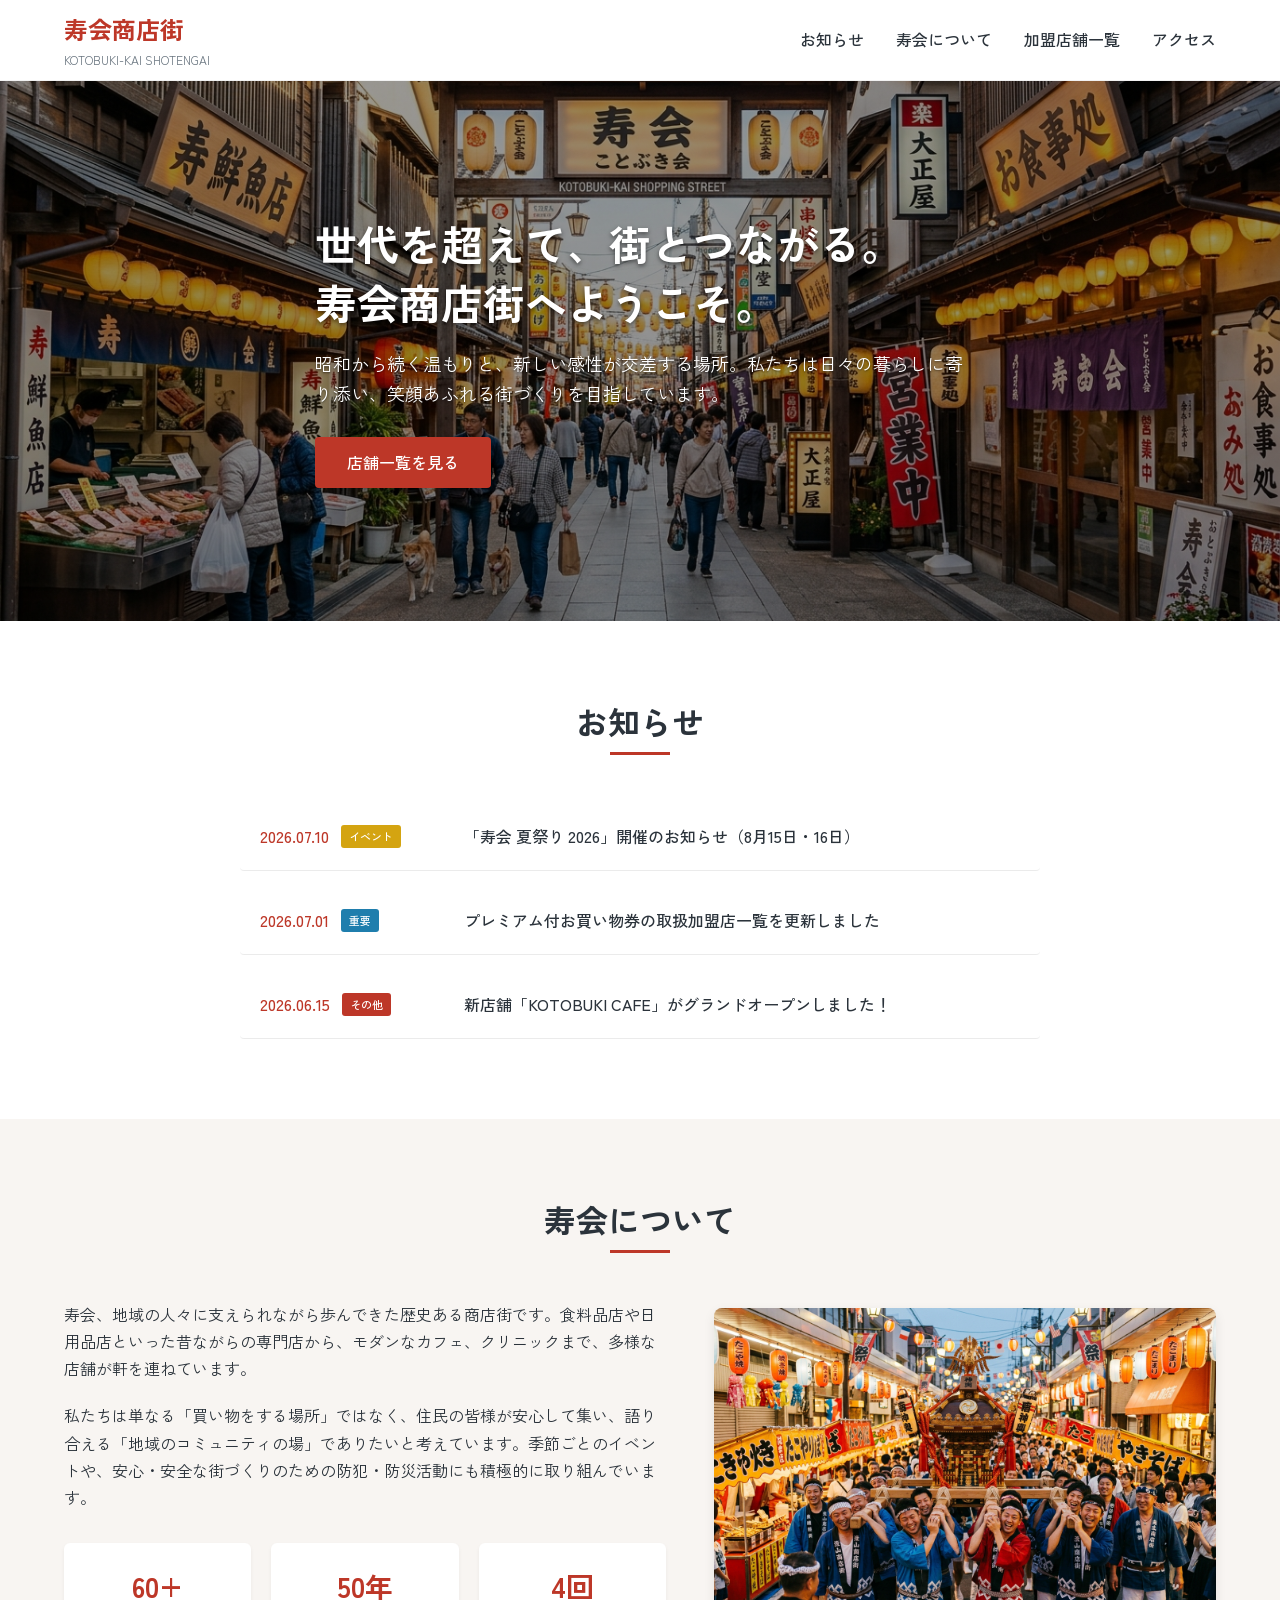
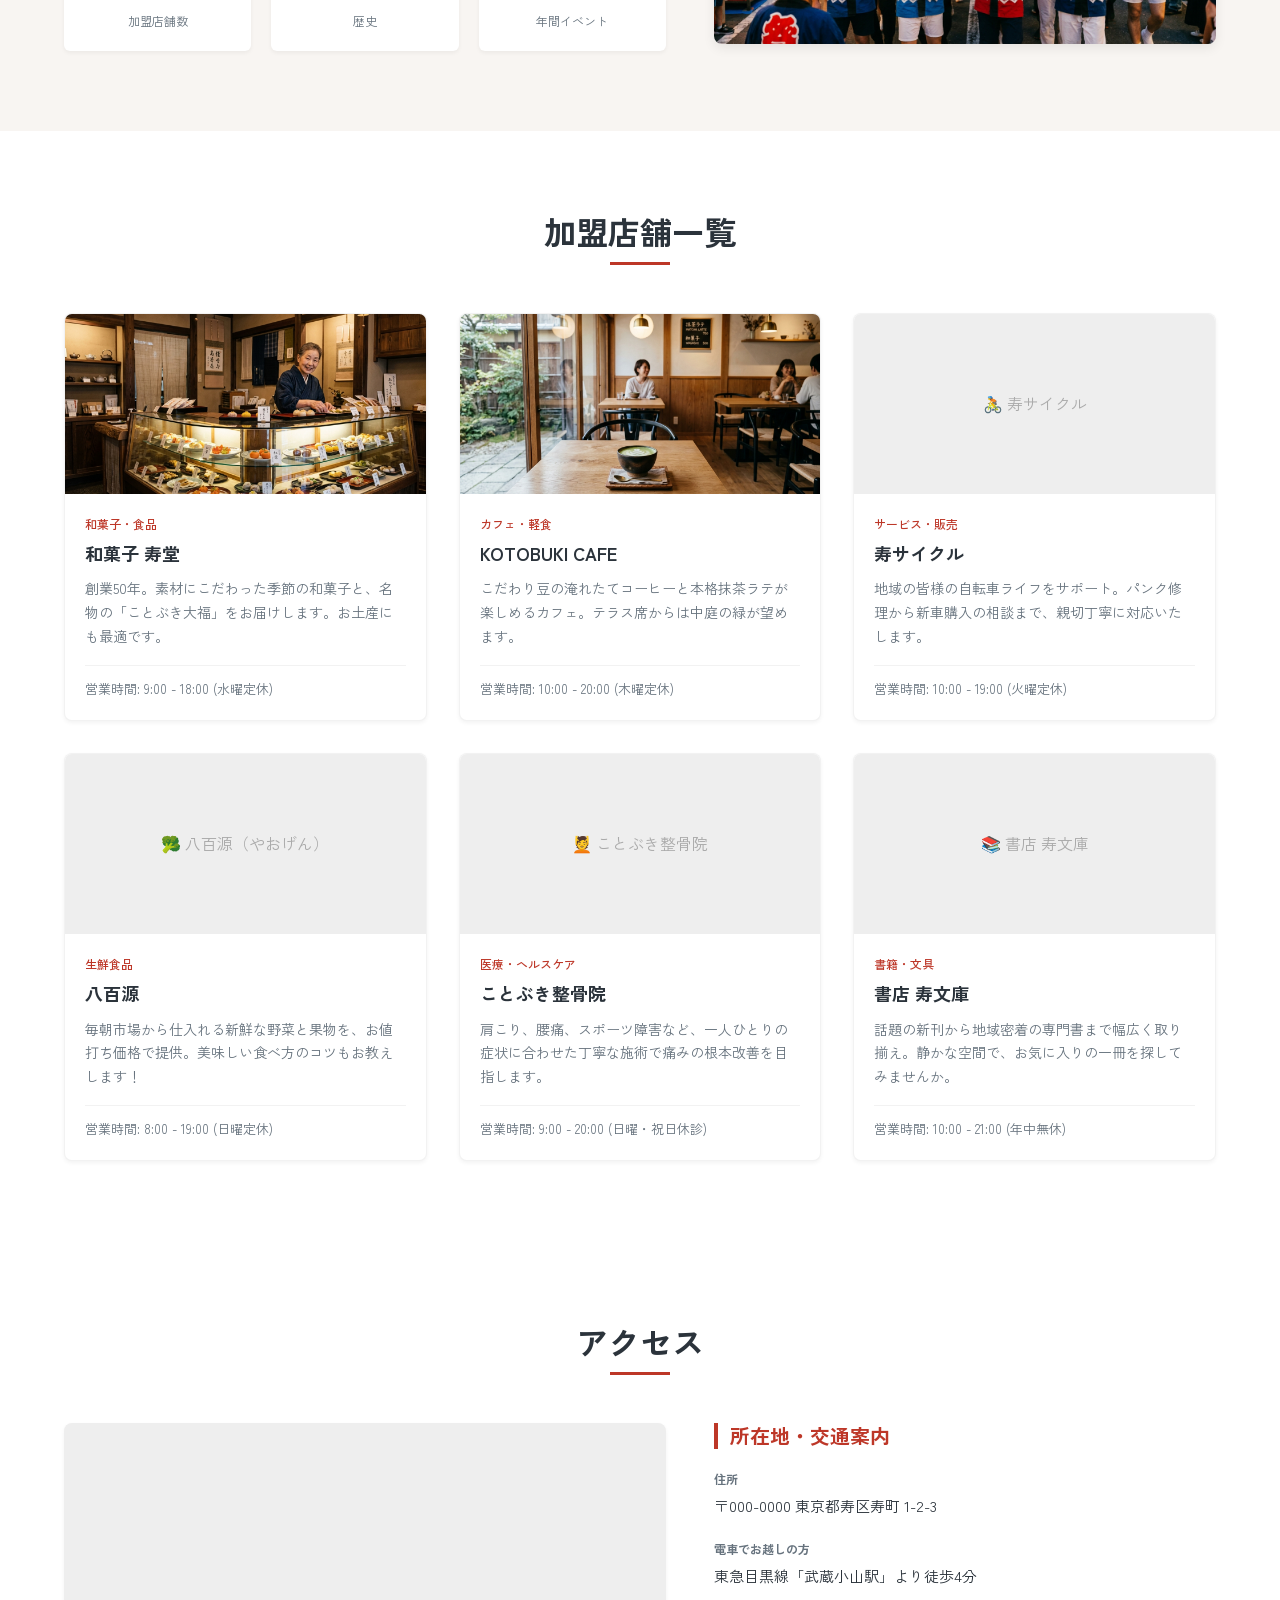
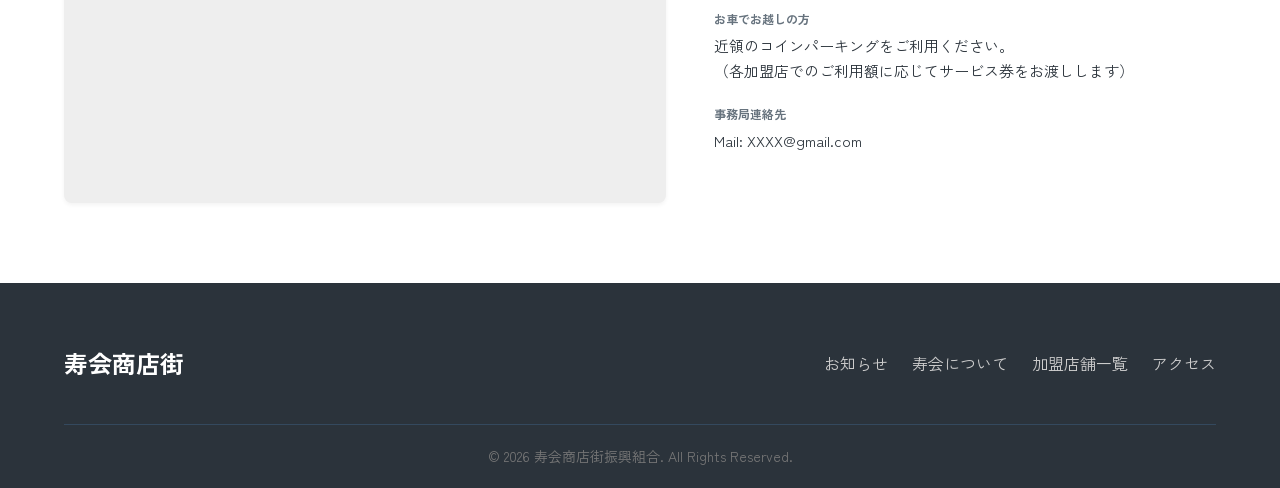
==== index.html @ aa2556e3 "gemini で雛形作成" ====
<!DOCTYPE html>
<html lang="ja">
<head>
  <meta charset="UTF-8">
  <meta name="viewport" content="width=device-width, initial-scale=1.0">
  <title>寿会 | 世代を超えて、街とつながる。</title>
  <meta name="description" content="寿会商店街の公式紹介サイトです。最新のイベント情報、加盟店舗一覧、アクセス情報などを掲載しています。皆様のお越しを心よりお待ちしております。">
  <link rel="stylesheet" href="style.css">
</head>
<body>

  <!-- Header -->
  <header id="header">
    <div class="container header-container">
      <div class="logo">
        <a href="#header">
          <div>
            寿会商店街
            <span class="logo-sub">KOTOBUKI-KAI SHOTENGAI</span>
          </div>
        </a>
      </div>
      
      <button class="menu-btn" id="menu-btn" aria-label="メニューを開く" aria-expanded="false">
        &#9776;
      </button>

      <nav>
        <ul class="nav-links" id="nav-links">
          <li><a href="#news">お知らせ</a></li>
          <li><a href="#about">寿会について</a></li>
          <li><a href="#shops">加盟店舗一覧</a></li>
          <li><a href="#access">アクセス</a></li>
        </ul>
      </nav>
    </div>
  </header>

  <main>
    <!-- Hero Section -->
    <section class="hero" id="hero">
      <div class="container">
        <div class="hero-content">
          <h2>世代を超えて、街とつながる。<br>寿会商店街へようこそ。</h2>
          <p>昭和から続く温もりと、新しい感性が交差する場所。私たちは日々の暮らしに寄り添い、笑顔あふれる街づくりを目指しています。</p>
          <a href="#shops" class="btn">店舗一覧を見る</a>
        </div>
      </div>
    </section>

    <!-- News Section -->
    <section id="news">
      <div class="container">
        <div class="section-title">
          <h2>お知らせ</h2>
        </div>
        <div class="news-list">
          <a href="#" class="news-item">
            <div class="news-meta">
              <span class="news-date">2026.07.10</span>
              <span class="news-category event">イベント</span>
            </div>
            <div class="news-title">「寿会 夏祭り 2026」開催のお知らせ（8月15日・16日）</div>
          </a>
          <a href="#" class="news-item">
            <div class="news-meta">
              <span class="news-date">2026.07.01</span>
              <span class="news-category info">重要</span>
            </div>
            <div class="news-title">プレミアム付お買い物券の取扱加盟店一覧を更新しました</div>
          </a>
          <a href="#" class="news-item">
            <div class="news-meta">
              <span class="news-date">2026.06.15</span>
              <span class="news-category">その他</span>
            </div>
            <div class="news-title">新店舗「KOTOBUKI CAFE」がグランドオープンしました！</div>
          </a>
        </div>
      </div>
    </section>

    <!-- About Section -->
    <section id="about" class="about">
      <div class="container">
        <div class="section-title">
          <h2>寿会について</h2>
        </div>
        <div class="about-content">
          <div class="about-text">
            <p>寿会、地域の人々に支えられながら歩んできた歴史ある商店街です。食料品店や日用品店といった昔ながらの専門店から、モダンなカフェ、クリニックまで、多様な店舗が軒を連ねています。</p>
            <p>私たちは単なる「買い物をする場所」ではなく、住民の皆様が安心して集い、語り合える「地域のコミュニティの場」でありたいと考えています。季節ごとのイベントや、安心・安全な街づくりのための防犯・防災活動にも積極的に取り組んでいます。</p>
            
            <div class="about-stats">
              <div class="stat-item">
                <div class="stat-number">60+</div>
                <div class="stat-label">加盟店舗数</div>
              </div>
              <div class="stat-item">
                <div class="stat-number">50年</div>
                <div class="stat-label">歴史</div>
              </div>
              <div class="stat-item">
                <div class="stat-number">4回</div>
                <div class="stat-label">年間イベント</div>
              </div>
            </div>
          </div>
          <div class="about-image">
            <img src="assets/images/about_history.jpg" alt="寿会夏祭りの様子">
          </div>
        </div>
      </div>
    </section>

    <!-- Shops Section -->
    <section id="shops">
      <div class="container">
        <div class="section-title">
          <h2>加盟店舗一覧</h2>
        </div>
        
        <div class="shop-grid">
          <!-- Shop 1 (With generated image) -->
          <div class="shop-card">
            <div class="shop-img">
              <img src="assets/images/shop_wagashi.jpg" alt="和菓子 寿堂">
            </div>
            <div class="shop-info">
              <span class="shop-category">和菓子・食品</span>
              <h3 class="shop-name">和菓子 寿堂</h3>
              <p class="shop-desc">創業50年。素材にこだわった季節の和菓子と、名物の「ことぶき大福」をお届けします。お土産にも最適です。</p>
              <div class="shop-details">
                営業時間: 9:00 - 18:00 (水曜定休)
              </div>
            </div>
          </div>

          <!-- Shop 2 (With generated image) -->
          <div class="shop-card">
            <div class="shop-img">
              <img src="assets/images/shop_cafe.jpg" alt="KOTOBUKI CAFE">
            </div>
            <div class="shop-info">
              <span class="shop-category">カフェ・軽食</span>
              <h3 class="shop-name">KOTOBUKI CAFE</h3>
              <p class="shop-desc">こだわり豆の淹れたてコーヒーと本格抹茶ラテが楽しめるカフェ。テラス席からは中庭の緑が望めます。</p>
              <div class="shop-details">
                営業時間: 10:00 - 20:00 (木曜定休)
              </div>
            </div>
          </div>

          <!-- Shop 3 -->
          <div class="shop-card">
            <div class="shop-img">
              <span class="shop-img-placeholder">🚴 寿サイクル</span>
            </div>
            <div class="shop-info">
              <span class="shop-category">サービス・販売</span>
              <h3 class="shop-name">寿サイクル</h3>
              <p class="shop-desc">地域の皆様の自転車ライフをサポート。パンク修理から新車購入の相談まで、親切丁寧に対応いたします。</p>
              <div class="shop-details">
                営業時間: 10:00 - 19:00 (火曜定休)
              </div>
            </div>
          </div>

          <!-- Shop 4 -->
          <div class="shop-card">
            <div class="shop-img">
              <span class="shop-img-placeholder">🥦 八百源（やおげん）</span>
            </div>
            <div class="shop-info">
              <span class="shop-category">生鮮食品</span>
              <h3 class="shop-name">八百源</h3>
              <p class="shop-desc">毎朝市場から仕入れる新鮮な野菜と果物を、お値打ち価格で提供。美味しい食べ方のコツもお教えします！</p>
              <div class="shop-details">
                営業時間: 8:00 - 19:00 (日曜定休)
              </div>
            </div>
          </div>

          <!-- Shop 5 -->
          <div class="shop-card">
            <div class="shop-img">
              <span class="shop-img-placeholder">💆 ことぶき整骨院</span>
            </div>
            <div class="shop-info">
              <span class="shop-category">医療・ヘルスケア</span>
              <h3 class="shop-name">ことぶき整骨院</h3>
              <p class="shop-desc">肩こり、腰痛、スポーツ障害など、一人ひとりの症状に合わせた丁寧な施術で痛みの根本改善を目指します。</p>
              <div class="shop-details">
                営業時間: 9:00 - 20:00 (日曜・祝日休診)
              </div>
            </div>
          </div>

          <!-- Shop 6 -->
          <div class="shop-card">
            <div class="shop-img">
              <span class="shop-img-placeholder">📚 書店 寿文庫</span>
            </div>
            <div class="shop-info">
              <span class="shop-category">書籍・文具</span>
              <h3 class="shop-name">書店 寿文庫</h3>
              <p class="shop-desc">話題の新刊から地域密着の専門書まで幅広く取り揃え。静かな空間で、お気に入りの一冊を探してみませんか。</p>
              <div class="shop-details">
                営業時間: 10:00 - 21:00 (年中無休)
              </div>
            </div>
          </div>
        </div>
      </div>
    </section>

    <!-- Access Section -->
    <section id="access">
      <div class="container">
        <div class="section-title">
          <h2>アクセス</h2>
        </div>
        <div class="access-content">
          <div class="map-container">
            <iframe src="https://www.google.com/maps/embed?pb=!1m14!1m12!1m3!1d451.15548856500925!2d139.70293400873757!3d35.622083081136985!2m3!1f0!2f0!3f0!3m2!1i1024!2i768!4f13.1!5e0!3m2!1sja!2sjp!4v1783677032292!5m2!1sja!2sjp" width="100%" height="100%" style="border:0;" allowfullscreen="" loading="lazy" referrerpolicy="strict-origin-when-cross-origin"></iframe>
          </div>
          <div class="access-info">
            <h3>所在地・交通案内</h3>
            <ul class="access-details">
              <li>
                <span class="label">住所</span>
                <span class="value">〒000-0000 東京都寿区寿町 1-2-3</span>
              </li>
              <li>
                <span class="label">電車でお越しの方</span>
                <span class="value">東急目黒線「武蔵小山駅」より徒歩4分</span>
              </li>
              <li>
                <span class="label">お車でお越しの方</span>
                <span class="value">近領のコインパーキングをご利用ください。<br>（各加盟店でのご利用額に応じてサービス券をお渡しします）</span>
              </li>
              <li>
                <span class="label">事務局連絡先</span>
                <span class="value">Mail: XXXX@gmail.com</span>
              </li>
            </ul>
          </div>
        </div>
      </div>
    </section>
  </main>

  <!-- Footer -->
  <footer>
    <div class="container">
      <div class="footer-content">
        <div class="footer-logo">寿会商店街</div>
        <nav>
          <ul class="footer-nav">
            <li><a href="#news">お知らせ</a></li>
            <li><a href="#about">寿会について</a></li>
            <li><a href="#shops">加盟店舗一覧</a></li>
            <li><a href="#access">アクセス</a></li>
          </ul>
        </nav>
      </div>
      <div class="footer-copy">
        &copy; 2026 寿会商店街振興組合. All Rights Reserved.
      </div>
    </div>
  </footer>

  <script>
    // Mobile Menu Toggle
    const menuBtn = document.getElementById('menu-btn');
    const navLinks = document.getElementById('nav-links');

    menuBtn.addEventListener('click', () => {
      const active = navLinks.classList.toggle('active');
      menuBtn.setAttribute('aria-expanded', active);
      menuBtn.innerHTML = active ? '&times;' : '&#9776;';
    });

    // Close mobile menu when links are clicked
    navLinks.querySelectorAll('a').forEach(link => {
      link.addEventListener('click', () => {
        navLinks.classList.remove('active');
        menuBtn.setAttribute('aria-expanded', 'false');
        menuBtn.innerHTML = '&#9776;';
      });
    });
  </script>
</body>
</html>
---- style.css ----
/* style.css */

/* Google Fonts Import */
@import url('https://fonts.googleapis.com/css2?family=Noto+Sans+JP:wght@300;400;500;700&family=Zen+Kaku+Gothic+New:wght@400;500;700&display=swap');

/* CSS Variables */
:root {
  --primary-color: hsl(6, 65%, 45%); /* 温かみのある朱色 */
  --primary-color-hover: hsl(6, 65%, 35%);
  --secondary-color: hsl(35, 30%, 96%); /* 薄い生成り色 */
  --text-color: hsl(210, 15%, 20%); /* チャコールグレー */
  --text-light: hsl(210, 10%, 45%);
  --bg-color: hsl(0, 0%, 100%);
  --accent-color: hsl(45, 85%, 50%); /* 差し色のゴールド・黄 */
  
  --shadow-sm: 0 2px 4px rgba(0,0,0,0.05);
  --shadow-md: 0 4px 12px rgba(0,0,0,0.08);
  --shadow-lg: 0 10px 25px rgba(0,0,0,0.12);
  
  --transition-fast: 0.2s ease;
  --transition-normal: 0.3s ease;
  
  --max-width: 1200px;
}

/* Reset */
*, *::before, *::after {
  box-sizing: border-box;
  margin: 0;
  padding: 0;
}

html {
  scroll-behavior: smooth;
}

body {
  font-family: 'Zen Kaku Gothic New', 'Noto Sans JP', sans-serif;
  color: var(--text-color);
  background-color: var(--bg-color);
  line-height: 1.7;
}

/* Layout */
.container {
  max-width: var(--max-width);
  margin: 0 auto;
  padding: 0 24px;
}

/* Typography */
h1, h2, h3, h4 {
  font-weight: 700;
  line-height: 1.3;
}

/* Header */
header {
  position: sticky;
  top: 0;
  z-index: 100;
  background-color: rgba(255, 255, 255, 0.95);
  backdrop-filter: blur(8px);
  border-bottom: 1px solid rgba(0, 0, 0, 0.05);
  transition: background-color var(--transition-fast);
}

.header-container {
  display: flex;
  justify-content: space-between;
  align-items: center;
  height: 80px;
}

.logo a {
  font-size: 24px;
  font-weight: 700;
  color: var(--primary-color);
  text-decoration: none;
  display: flex;
  align-items: center;
  gap: 8px;
}

.logo-sub {
  font-size: 12px;
  color: var(--text-light);
  font-weight: 400;
  display: block;
}

.nav-links {
  display: flex;
  gap: 32px;
  list-style: none;
}

.nav-links a {
  text-decoration: none;
  color: var(--text-color);
  font-weight: 500;
  position: relative;
  padding: 8px 0;
  transition: color var(--transition-fast);
}

.nav-links a::after {
  content: '';
  position: absolute;
  bottom: 0;
  left: 0;
  width: 0;
  height: 2px;
  background-color: var(--primary-color);
  transition: width var(--transition-fast);
}

.nav-links a:hover {
  color: var(--primary-color);
}

.nav-links a:hover::after {
  width: 100%;
}

/* Hero Section */
.hero {
  position: relative;
  height: 60vh;
  min-height: 450px;
  display: flex;
  align-items: center;
  background-image: linear-gradient(rgba(0, 0, 0, 0.4), rgba(0, 0, 0, 0.45)), url('assets/images/hero.jpg');
  background-size: cover;
  background-position: center;
  color: #fff;
}

.hero-content {
  max-width: 650px;
  animation: fadeInUp 1s ease;
}

.hero h2 {
  font-size: 42px;
  margin-bottom: 16px;
  text-shadow: 0 2px 4px rgba(0,0,0,0.5);
  line-height: 1.4;
}

.hero p {
  font-size: 18px;
  margin-bottom: 28px;
  text-shadow: 0 1px 2px rgba(0,0,0,0.5);
}

.btn {
  display: inline-block;
  background-color: var(--primary-color);
  color: #fff;
  padding: 12px 32px;
  text-decoration: none;
  border-radius: 4px;
  font-weight: 500;
  transition: background-color var(--transition-fast), transform var(--transition-fast), box-shadow var(--transition-fast);
  box-shadow: 0 4px 6px rgba(0,0,0,0.15);
}

.btn:hover {
  background-color: var(--primary-color-hover);
  transform: translateY(-2px);
  box-shadow: 0 6px 12px rgba(0,0,0,0.2);
}

/* Section Common */
section {
  padding: 80px 0;
}

.section-title {
  text-align: center;
  margin-bottom: 48px;
  position: relative;
}

.section-title h2 {
  font-size: 32px;
  color: var(--text-color);
  display: inline-block;
  padding-bottom: 12px;
}

.section-title h2::after {
  content: '';
  position: absolute;
  bottom: 0;
  left: 50%;
  transform: translateX(-50%);
  width: 60px;
  height: 3px;
  background-color: var(--primary-color);
}

/* News Section */
.news-list {
  display: flex;
  flex-direction: column;
  gap: 16px;
  max-width: 800px;
  margin: 0 auto;
}

.news-item {
  display: flex;
  gap: 24px;
  padding: 20px;
  border-bottom: 1px solid rgba(0, 0, 0, 0.08);
  transition: background-color var(--transition-fast);
  text-decoration: none;
  color: inherit;
  border-radius: 4px;
}

.news-item:hover {
  background-color: var(--secondary-color);
}

.news-meta {
  display: flex;
  gap: 12px;
  align-items: center;
  min-width: 180px;
}

.news-date {
  font-weight: 500;
  color: var(--primary-color);
}

.news-category {
  background-color: var(--primary-color);
  color: #fff;
  padding: 2px 8px;
  font-size: 11px;
  border-radius: 3px;
  font-weight: 500;
}

.news-category.event {
  background-color: hsl(45, 85%, 45%);
}

.news-category.info {
  background-color: hsl(200, 70%, 40%);
}

.news-title {
  flex-grow: 1;
  font-weight: 500;
}

/* About Section */
.about {
  background-color: var(--secondary-color);
}

.about-content {
  display: grid;
  grid-template-columns: 1.2fr 1fr;
  gap: 48px;
  align-items: center;
}

.about-text p {
  margin-bottom: 20px;
  color: var(--text-color);
}

.about-text p:last-child {
  margin-bottom: 0;
}

.about-stats {
  display: grid;
  grid-template-columns: repeat(3, 1fr);
  gap: 20px;
  margin-top: 32px;
}

.stat-item {
  text-align: center;
  background: #fff;
  padding: 20px;
  border-radius: 6px;
  box-shadow: var(--shadow-sm);
}

.stat-number {
  font-size: 28px;
  font-weight: 700;
  color: var(--primary-color);
}

.stat-label {
  font-size: 12px;
  color: var(--text-light);
}

.about-image {
  border-radius: 8px;
  overflow: hidden;
  box-shadow: var(--shadow-md);
}

.about-image img {
  width: 100%;
  height: auto;
  display: block;
}

/* Shops Section */
.shop-grid {
  display: grid;
  grid-template-columns: repeat(auto-fill, minmax(280px, 1fr));
  gap: 32px;
}

.shop-card {
  background: #fff;
  border-radius: 8px;
  overflow: hidden;
  box-shadow: var(--shadow-sm);
  transition: transform var(--transition-normal), box-shadow var(--transition-normal);
  border: 1px solid rgba(0, 0, 0, 0.05);
  display: flex;
  flex-direction: column;
}

.shop-card:hover {
  transform: translateY(-8px);
  box-shadow: var(--shadow-lg);
}

.shop-img {
  height: 180px;
  background-color: #eee;
  display: flex;
  align-items: center;
  justify-content: center;
  color: #aaa;
  position: relative;
  overflow: hidden;
}

.shop-img img {
  width: 100%;
  height: 100%;
  object-fit: cover;
}

.shop-info {
  padding: 20px;
  display: flex;
  flex-direction: column;
  flex-grow: 1;
}

.shop-category {
  font-size: 12px;
  color: var(--primary-color);
  font-weight: 500;
  margin-bottom: 8px;
}

.shop-name {
  font-size: 18px;
  margin-bottom: 12px;
}

.shop-desc {
  font-size: 14px;
  color: var(--text-light);
  flex-grow: 1;
  margin-bottom: 16px;
}

.shop-details {
  border-top: 1px solid rgba(0,0,0,0.05);
  padding-top: 12px;
  font-size: 13px;
  color: var(--text-light);
}

/* Access Section */
.access-content {
  display: grid;
  grid-template-columns: 1.2fr 1fr;
  gap: 48px;
}

.map-container {
  height: 380px;
  background-color: #eee;
  border-radius: 8px;
  overflow: hidden;
  position: relative;
  box-shadow: var(--shadow-sm);
}

.map-placeholder {
  width: 100%;
  height: 100%;
  display: flex;
  flex-direction: column;
  justify-content: center;
  align-items: center;
  color: var(--text-light);
  text-align: center;
  padding: 20px;
}

.map-placeholder svg {
  width: 48px;
  height: 48px;
  margin-bottom: 12px;
  color: var(--primary-color);
}

.access-info h3 {
  font-size: 20px;
  margin-bottom: 20px;
  color: var(--primary-color);
  border-left: 4px solid var(--primary-color);
  padding-left: 12px;
}

.access-details {
  list-style: none;
}

.access-details li {
  margin-bottom: 20px;
  display: flex;
  flex-direction: column;
}

.access-details li:last-child {
  margin-bottom: 0;
}

.access-details span.label {
  font-size: 12px;
  color: var(--text-light);
  font-weight: 700;
  margin-bottom: 4px;
}

.access-details span.value {
  font-size: 15px;
}

/* Footer */
footer {
  background-color: var(--text-color);
  color: #fff;
  padding: 60px 0 20px;
}

.footer-content {
  display: flex;
  justify-content: space-between;
  align-items: center;
  margin-bottom: 40px;
  flex-wrap: wrap;
  gap: 24px;
}

.footer-logo {
  font-size: 24px;
  font-weight: 700;
  color: #fff;
}

.footer-nav {
  display: flex;
  gap: 24px;
  list-style: none;
}

.footer-nav a {
  color: #ccc;
  text-decoration: none;
  transition: color var(--transition-fast);
}

.footer-nav a:hover {
  color: #fff;
}

.footer-copy {
  text-align: center;
  color: #777;
  font-size: 14px;
  border-top: 1px solid #34495e;
  padding-top: 20px;
}

/* Mobile Menu Button */
.menu-btn {
  display: none;
  background: none;
  border: none;
  font-size: 28px;
  cursor: pointer;
  color: var(--text-color);
  z-index: 101;
}

/* Animations */
@keyframes fadeInUp {
  from {
    opacity: 0;
    transform: translateY(20px);
  }
  to {
    opacity: 1;
    transform: translateY(0);
  }
}

/* Responsive */
@media (max-width: 992px) {
  .about-content {
    grid-template-columns: 1fr;
    gap: 32px;
  }
  .about-image {
    order: -1;
  }
  
  .access-content {
    grid-template-columns: 1fr;
    gap: 32px;
  }
}

@media (max-width: 768px) {
  .header-container {
    height: 70px;
  }
  
  .menu-btn {
    display: block;
  }
  
  .nav-links {
    display: flex;
    position: fixed;
    top: 0;
    right: -100%;
    width: 250px;
    height: 100vh;
    background-color: #fff;
    flex-direction: column;
    gap: 0;
    padding-top: 80px;
    box-shadow: var(--shadow-lg);
    transition: right var(--transition-normal);
    z-index: 100;
  }
  
  .nav-links.active {
    right: 0;
  }
  
  .nav-links li {
    width: 100%;
    text-align: left;
  }
  
  .nav-links a {
    display: block;
    padding: 16px 24px;
    border-bottom: 1px solid rgba(0, 0, 0, 0.05);
  }
  
  .nav-links a::after {
    display: none;
  }
  
  .hero h2 {
    font-size: 32px;
  }
  
  .hero p {
    font-size: 16px;
  }
  
  .about-stats {
    grid-template-columns: 1fr;
    gap: 12px;
  }
  
  .footer-content {
    flex-direction: column;
    align-items: center;
  }
  
  .footer-nav {
    flex-direction: column;
    align-items: center;
    gap: 16px;
  }
}
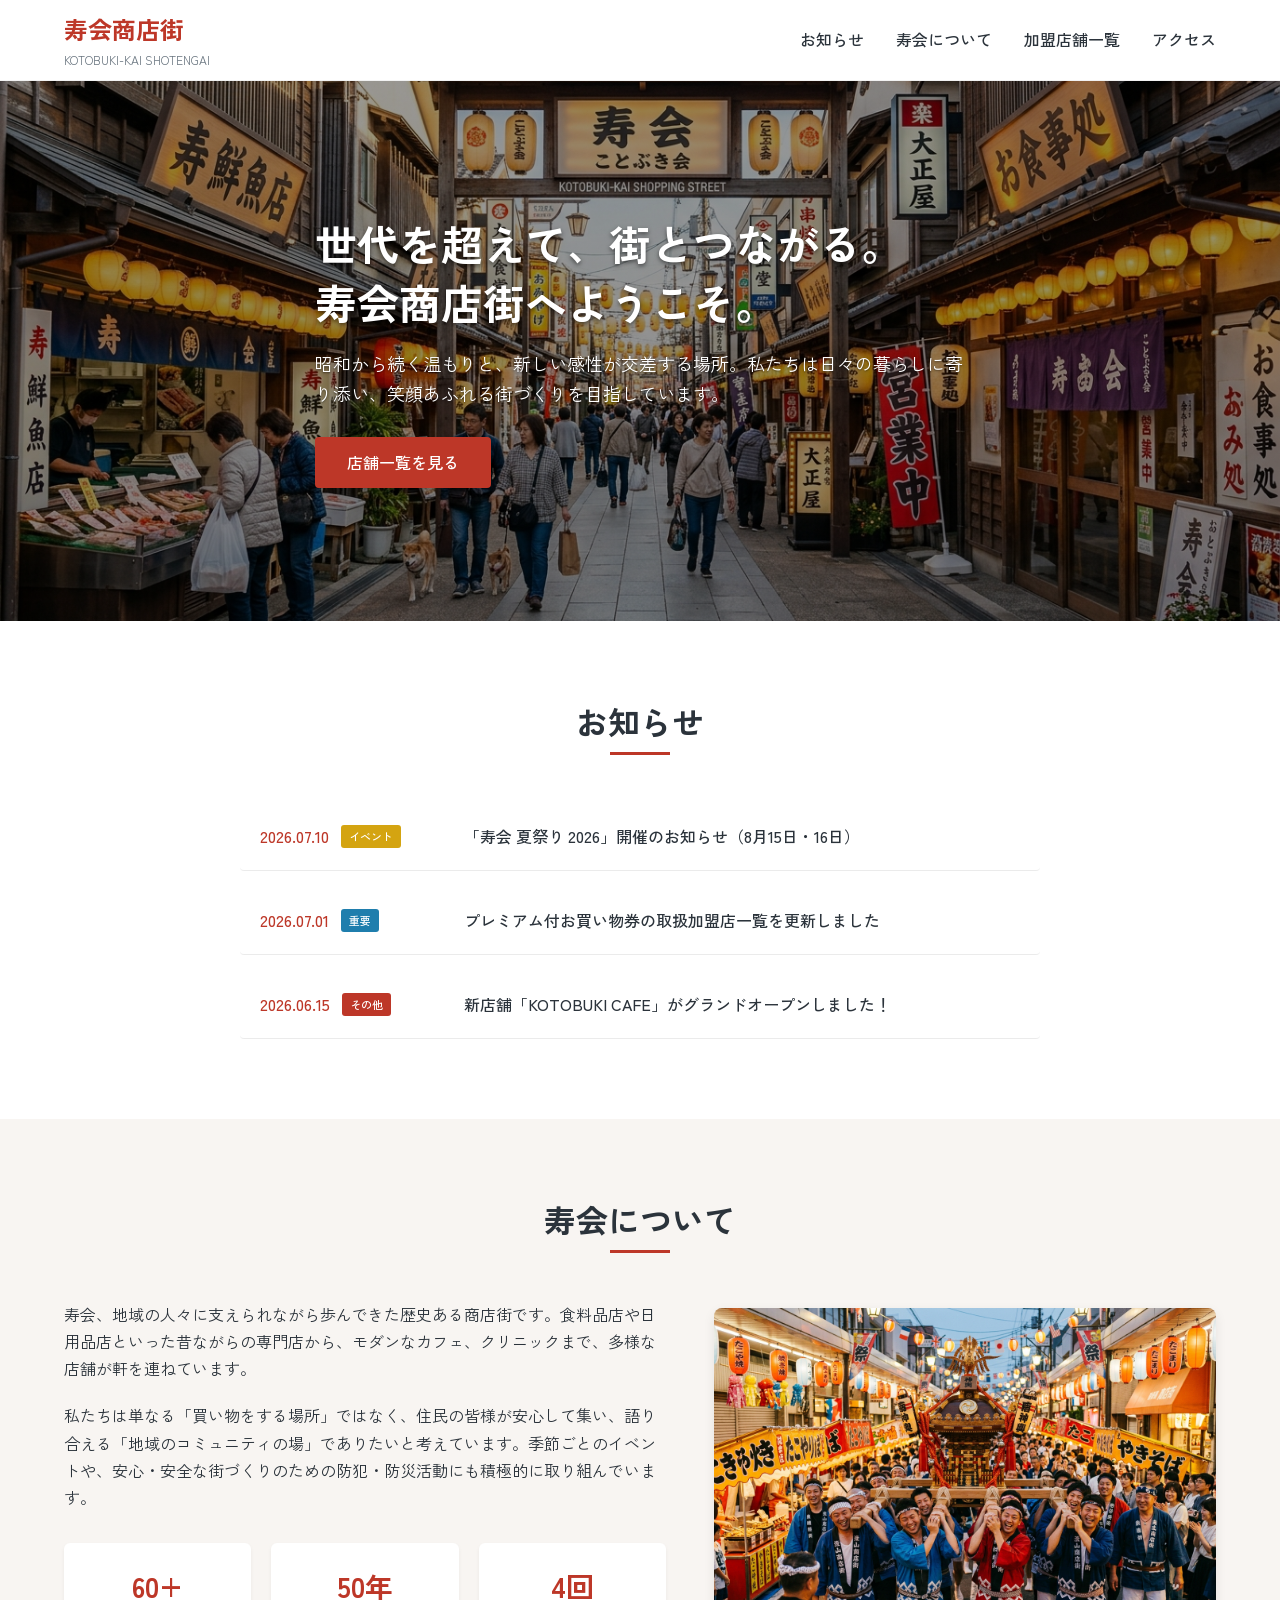
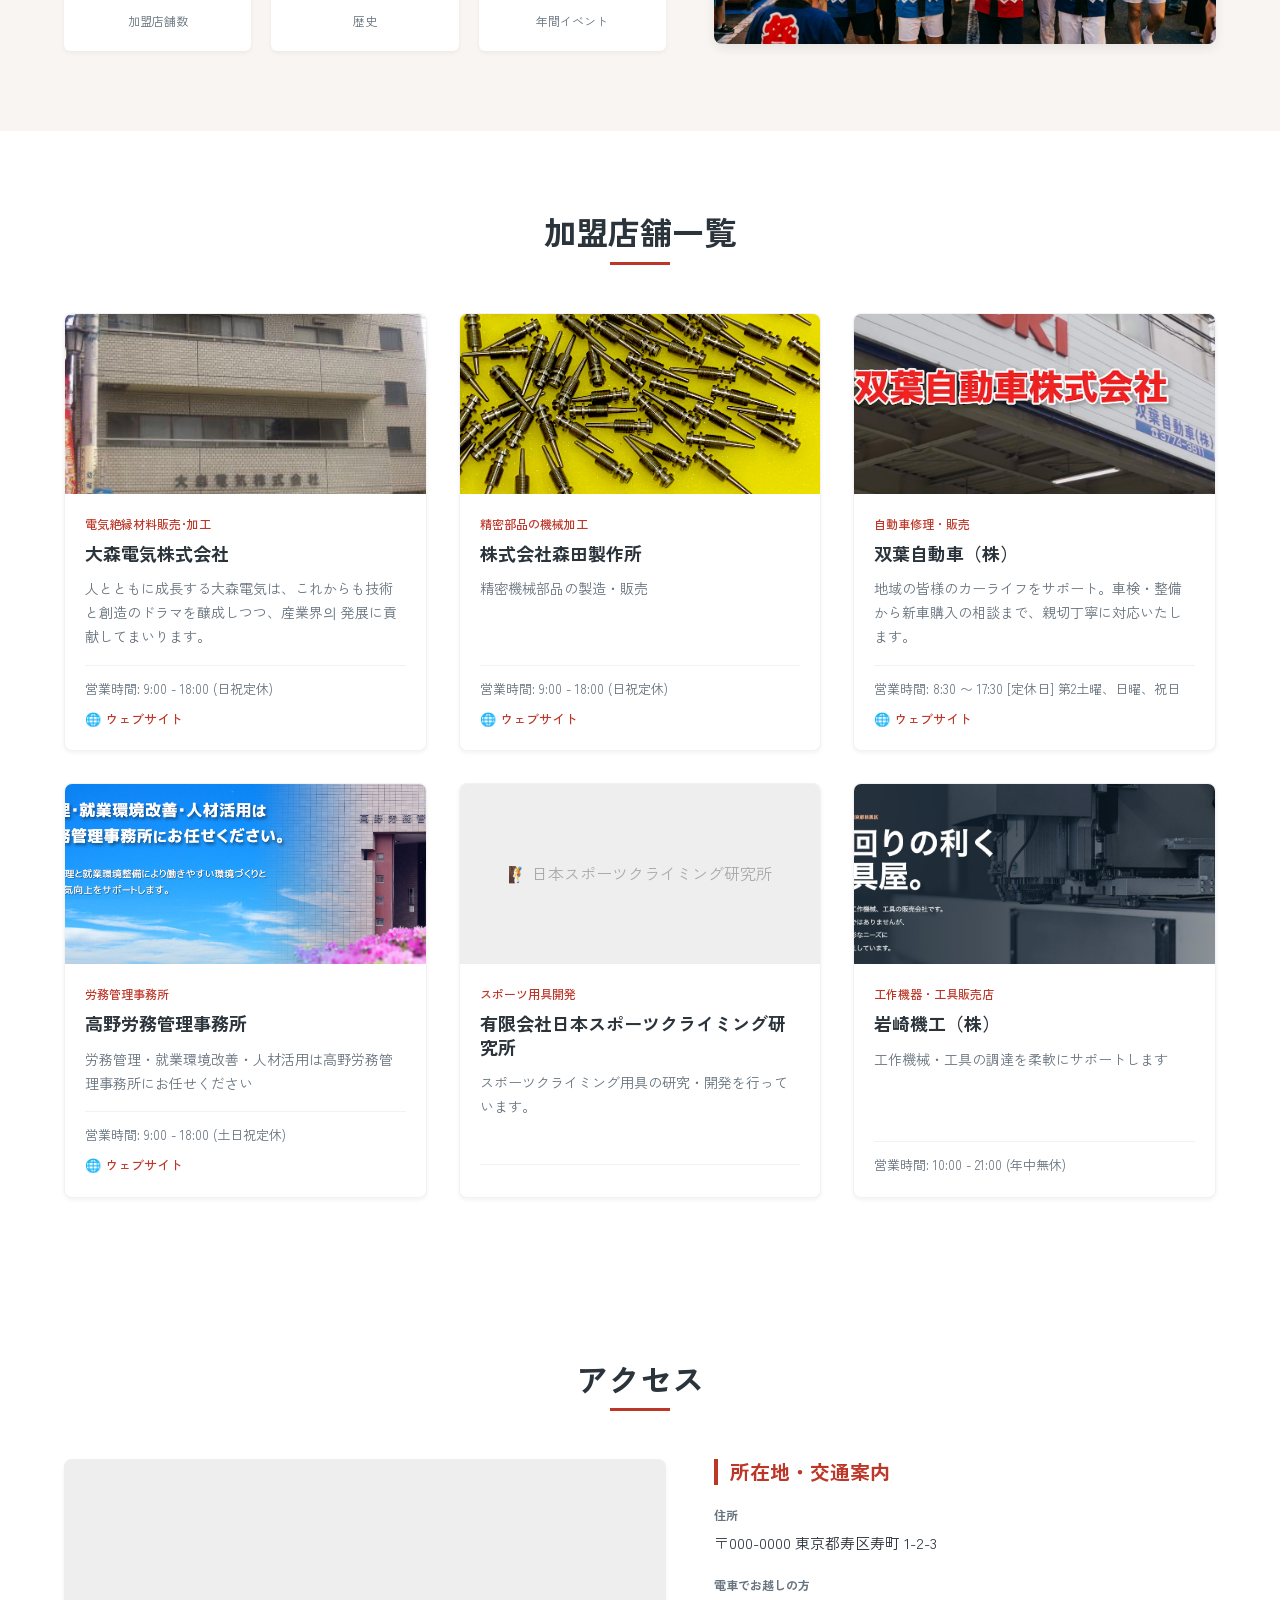
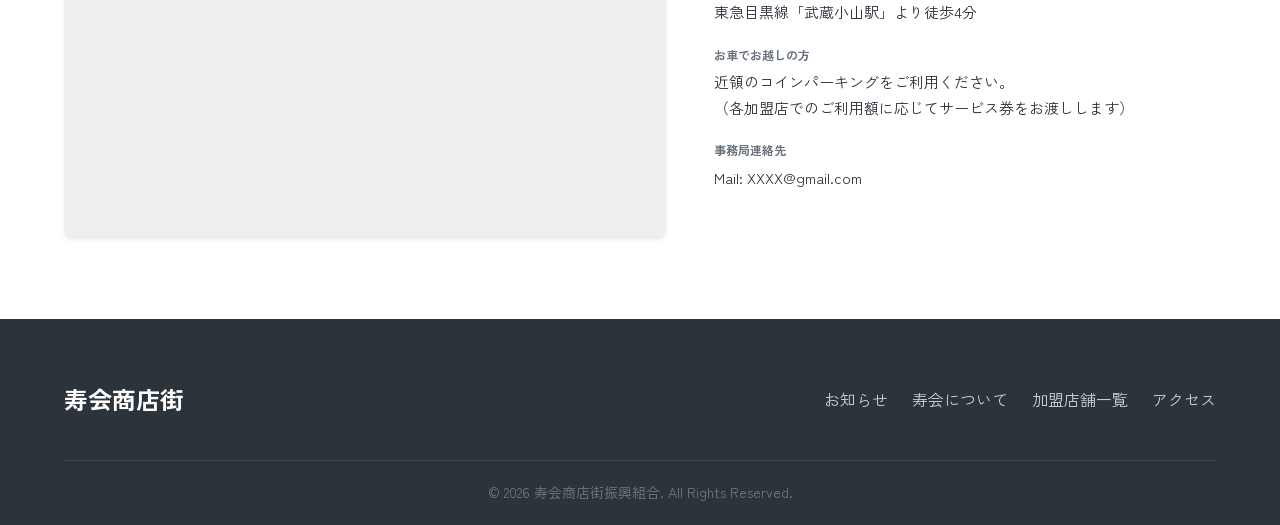
==== commit 1c4e290a: "Update shop list details with URLs and regenerate web content" ====
--- a/index.html
+++ b/index.html
@@ -124,14 +124,15 @@
           <!-- Shop 1 (With generated image) -->
           <div class="shop-card">
             <div class="shop-img">
-              <img src="assets/images/shop_wagashi.jpg" alt="和菓子 寿堂">
-            </div>
-            <div class="shop-info">
-              <span class="shop-category">和菓子・食品</span>
-              <h3 class="shop-name">和菓子 寿堂</h3>
-              <p class="shop-desc">創業50年。素材にこだわった季節の和菓子と、名物の「ことぶき大福」をお届けします。お土産にも最適です。</p>
-              <div class="shop-details">
-                営業時間: 9:00 - 18:00 (水曜定休)
+              <img src="assets/images/oomori.jpg" alt="大森電気株式会社">
+            </div>
+            <div class="shop-info">
+              <span class="shop-category">電気絶縁材料販売･加工</span>
+              <h3 class="shop-name">大森電気株式会社</h3>
+              <p class="shop-desc">人とともに成長する大森電気は、これからも技術と創造のドラマを醸成しつつ、産業界의 発展に貢献してまいります。</p>
+              <div class="shop-details">
+                <div>営業時間: 9:00 - 18:00 (日祝定休)</div>
+                <div class="shop-url"><a href="http://home.s07.itscom.net/omori/index.htm" target="_blank" rel="noopener noreferrer">🌐 ウェブサイト</a></div>
               </div>
             </div>
           </div>
@@ -139,44 +140,47 @@
           <!-- Shop 2 (With generated image) -->
           <div class="shop-card">
             <div class="shop-img">
-              <img src="assets/images/shop_cafe.jpg" alt="KOTOBUKI CAFE">
-            </div>
-            <div class="shop-info">
-              <span class="shop-category">カフェ・軽食</span>
-              <h3 class="shop-name">KOTOBUKI CAFE</h3>
-              <p class="shop-desc">こだわり豆の淹れたてコーヒーと本格抹茶ラテが楽しめるカフェ。テラス席からは中庭の緑が望めます。</p>
-              <div class="shop-details">
-                営業時間: 10:00 - 20:00 (木曜定休)
-              </div>
-            </div>
-          </div>
-
-          <!-- Shop 3 -->
-          <div class="shop-card">
-            <div class="shop-img">
-              <span class="shop-img-placeholder">🚴 寿サイクル</span>
-            </div>
-            <div class="shop-info">
-              <span class="shop-category">サービス・販売</span>
-              <h3 class="shop-name">寿サイクル</h3>
-              <p class="shop-desc">地域の皆様の自転車ライフをサポート。パンク修理から新車購入の相談まで、親切丁寧に対応いたします。</p>
-              <div class="shop-details">
-                営業時間: 10:00 - 19:00 (火曜定休)
-              </div>
-            </div>
-          </div>
-
-          <!-- Shop 4 -->
-          <div class="shop-card">
-            <div class="shop-img">
-              <span class="shop-img-placeholder">🥦 八百源（やおげん）</span>
-            </div>
-            <div class="shop-info">
-              <span class="shop-category">生鮮食品</span>
-              <h3 class="shop-name">八百源</h3>
-              <p class="shop-desc">毎朝市場から仕入れる新鮮な野菜と果物を、お値打ち価格で提供。美味しい食べ方のコツもお教えします！</p>
-              <div class="shop-details">
-                営業時間: 8:00 - 19:00 (日曜定休)
+              <img src="assets/images/morita.jpg" alt="株式会社森田製作所">
+            </div>
+            <div class="shop-info">
+              <span class="shop-category">精密部品の機械加工</span>
+              <h3 class="shop-name">株式会社森田製作所</h3>
+              <p class="shop-desc">精密機械部品の製造・販売</p>
+              <div class="shop-details">
+                <div>営業時間: 9:00 - 18:00 (日祝定休)</div>
+                <div class="shop-url"><a href="https://www.morita-seisakusho.jp/company.html" target="_blank" rel="noopener noreferrer">🌐 ウェブサイト</a></div>
+              </div>
+            </div>
+          </div>
+
+          <!-- Shop 3 (With generated image) -->
+          <div class="shop-card">
+            <div class="shop-img">
+              <img src="assets/images/futaba.png" alt="双葉自動車（株）">
+            </div>
+            <div class="shop-info">
+              <span class="shop-category">自動車修理・販売</span>
+              <h3 class="shop-name">双葉自動車（株）</h3>
+              <p class="shop-desc">地域の皆様のカーライフをサポート。車検・整備から新車購入の相談まで、親切丁寧に対応いたします。</p>
+              <div class="shop-details">
+                <div>営業時間: 8:30 〜 17:30 [定休日] 第2土曜、日曜、祝日</div>
+                <div class="shop-url"><a href="https://futaba-jidousha.com/" target="_blank" rel="noopener noreferrer">🌐 ウェブサイト</a></div>
+              </div>
+            </div>
+          </div>
+
+          <!-- Shop 4 (With generated image) -->
+          <div class="shop-card">
+            <div class="shop-img">
+              <img src="assets/images/takano.png" alt="高野労務管理事務所">
+            </div>
+            <div class="shop-info">
+              <span class="shop-category">労務管理事務所</span>
+              <h3 class="shop-name">高野労務管理事務所</h3>
+              <p class="shop-desc">労務管理・就業環境改善・人材活用は高野労務管理事務所にお任せください</p>
+              <div class="shop-details">
+                <div>営業時間: 9:00 - 18:00 (土日祝定休)</div>
+                <div class="shop-url"><a href="https://takano-roumu.com/" target="_blank" rel="noopener noreferrer">🌐 ウェブサイト</a></div>
               </div>
             </div>
           </div>
@@ -184,29 +188,28 @@
           <!-- Shop 5 -->
           <div class="shop-card">
             <div class="shop-img">
-              <span class="shop-img-placeholder">💆 ことぶき整骨院</span>
-            </div>
-            <div class="shop-info">
-              <span class="shop-category">医療・ヘルスケア</span>
-              <h3 class="shop-name">ことぶき整骨院</h3>
-              <p class="shop-desc">肩こり、腰痛、スポーツ障害など、一人ひとりの症状に合わせた丁寧な施術で痛みの根本改善を目指します。</p>
-              <div class="shop-details">
-                営業時間: 9:00 - 20:00 (日曜・祝日休診)
-              </div>
-            </div>
-          </div>
-
-          <!-- Shop 6 -->
-          <div class="shop-card">
-            <div class="shop-img">
-              <span class="shop-img-placeholder">📚 書店 寿文庫</span>
-            </div>
-            <div class="shop-info">
-              <span class="shop-category">書籍・文具</span>
-              <h3 class="shop-name">書店 寿文庫</h3>
-              <p class="shop-desc">話題の新刊から地域密着の専門書まで幅広く取り揃え。静かな空間で、お気に入りの一冊を探してみませんか。</p>
-              <div class="shop-details">
-                営業時間: 10:00 - 21:00 (年中無休)
+              <span class="shop-img-placeholder">🧗 日本スポーツクライミング研究所</span>
+            </div>
+            <div class="shop-info">
+              <span class="shop-category">スポーツ用具開発</span>
+              <h3 class="shop-name">有限会社日本スポーツクライミング研究所</h3>
+              <p class="shop-desc">スポーツクライミング用具の研究・開発を行っています。</p>
+              <div class="shop-details">
+              </div>
+            </div>
+          </div>
+
+          <!-- Shop 6 (With generated image) -->
+          <div class="shop-card">
+            <div class="shop-img">
+              <img src="assets/images/iwasaki.jpg" alt="岩崎機工（株）">
+            </div>
+            <div class="shop-info">
+              <span class="shop-category">工作機器・工具販売店</span>
+              <h3 class="shop-name">岩崎機工（株）</h3>
+              <p class="shop-desc">工作機械・工具の調達を柔軟にサポートします</p>
+              <div class="shop-details">
+                <div>営業時間: 10:00 - 21:00 (年中無休)</div>
               </div>
             </div>
           </div>
--- a/style.css
+++ b/style.css
@@ -390,6 +390,27 @@
   font-size: 13px;
   color: var(--text-light);
 }
+
+.shop-url {
+  margin-top: 8px;
+  font-size: 13px;
+}
+
+.shop-url a {
+  color: var(--primary-color);
+  text-decoration: none;
+  font-weight: 500;
+  display: inline-flex;
+  align-items: center;
+  gap: 4px;
+  transition: color var(--transition-fast);
+}
+
+.shop-url a:hover {
+  color: var(--primary-color-hover);
+  text-decoration: underline;
+}
+
 
 /* Access Section */
 .access-content {
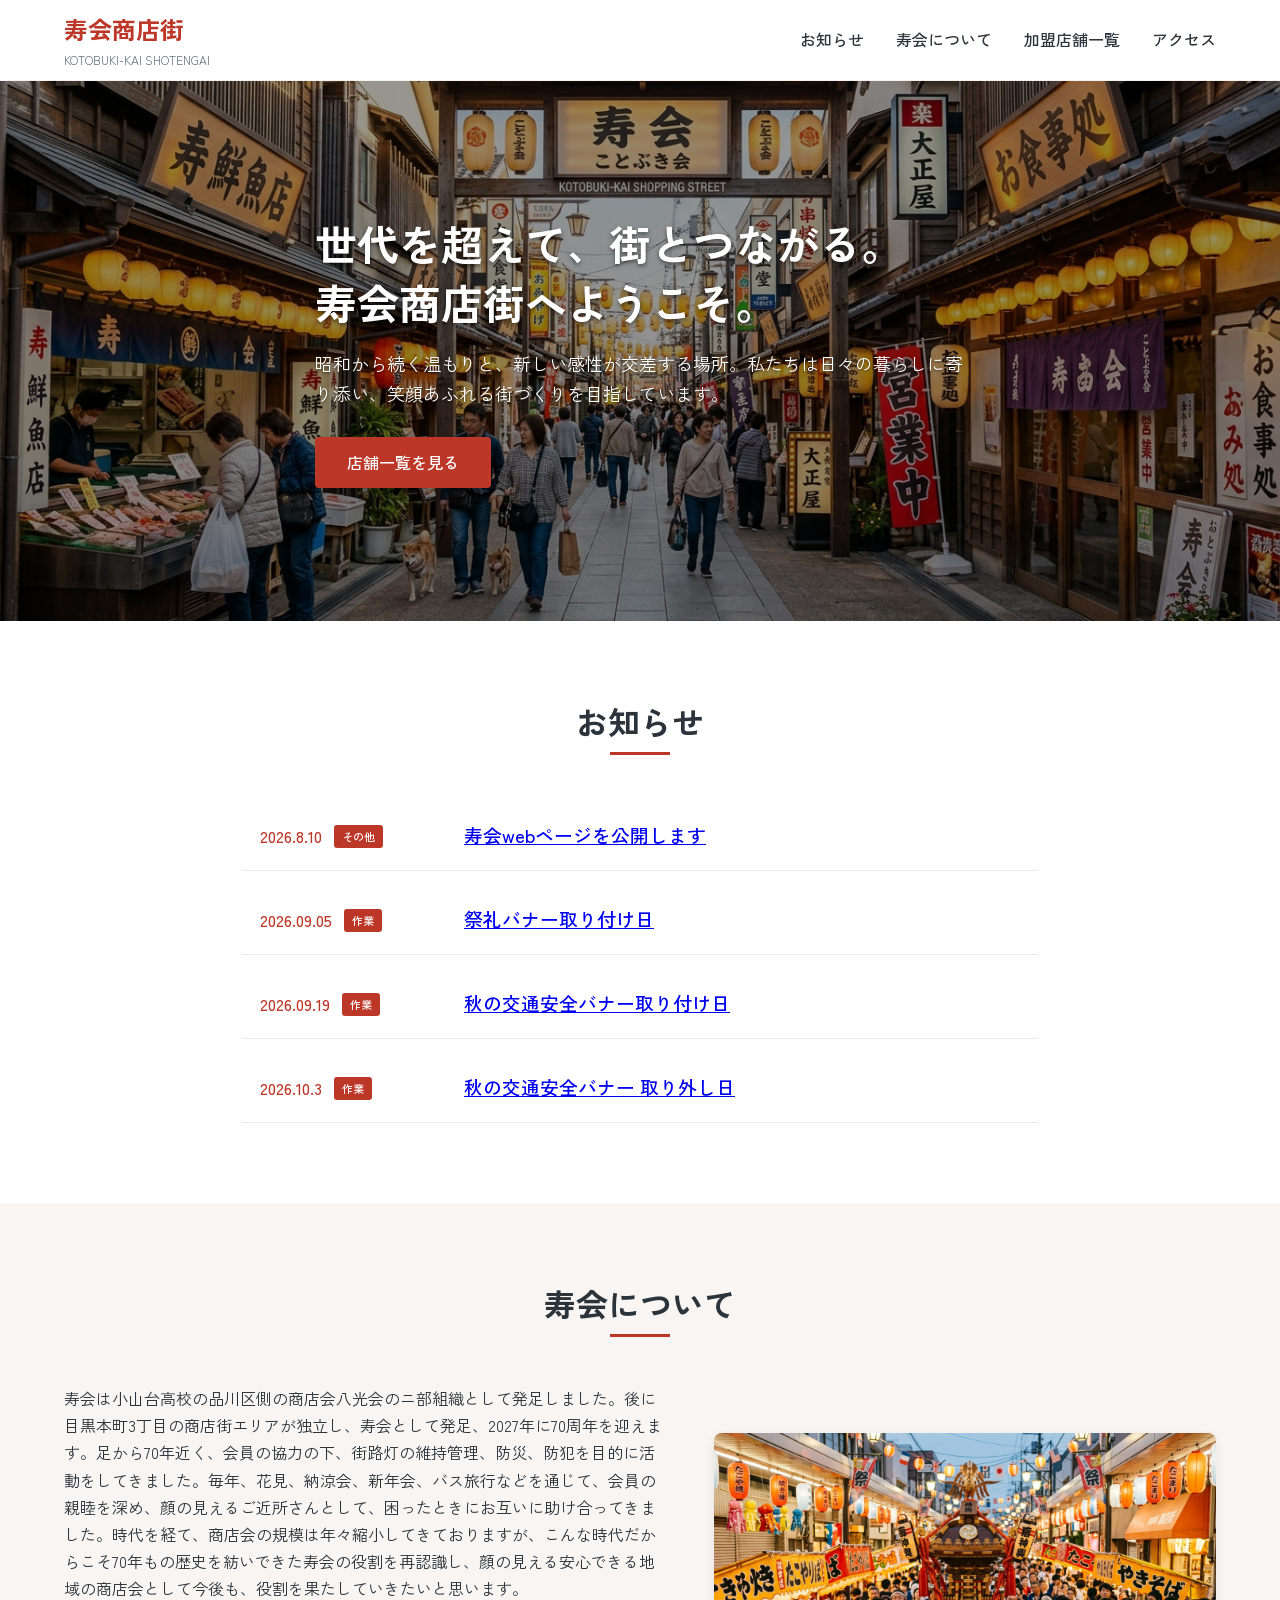
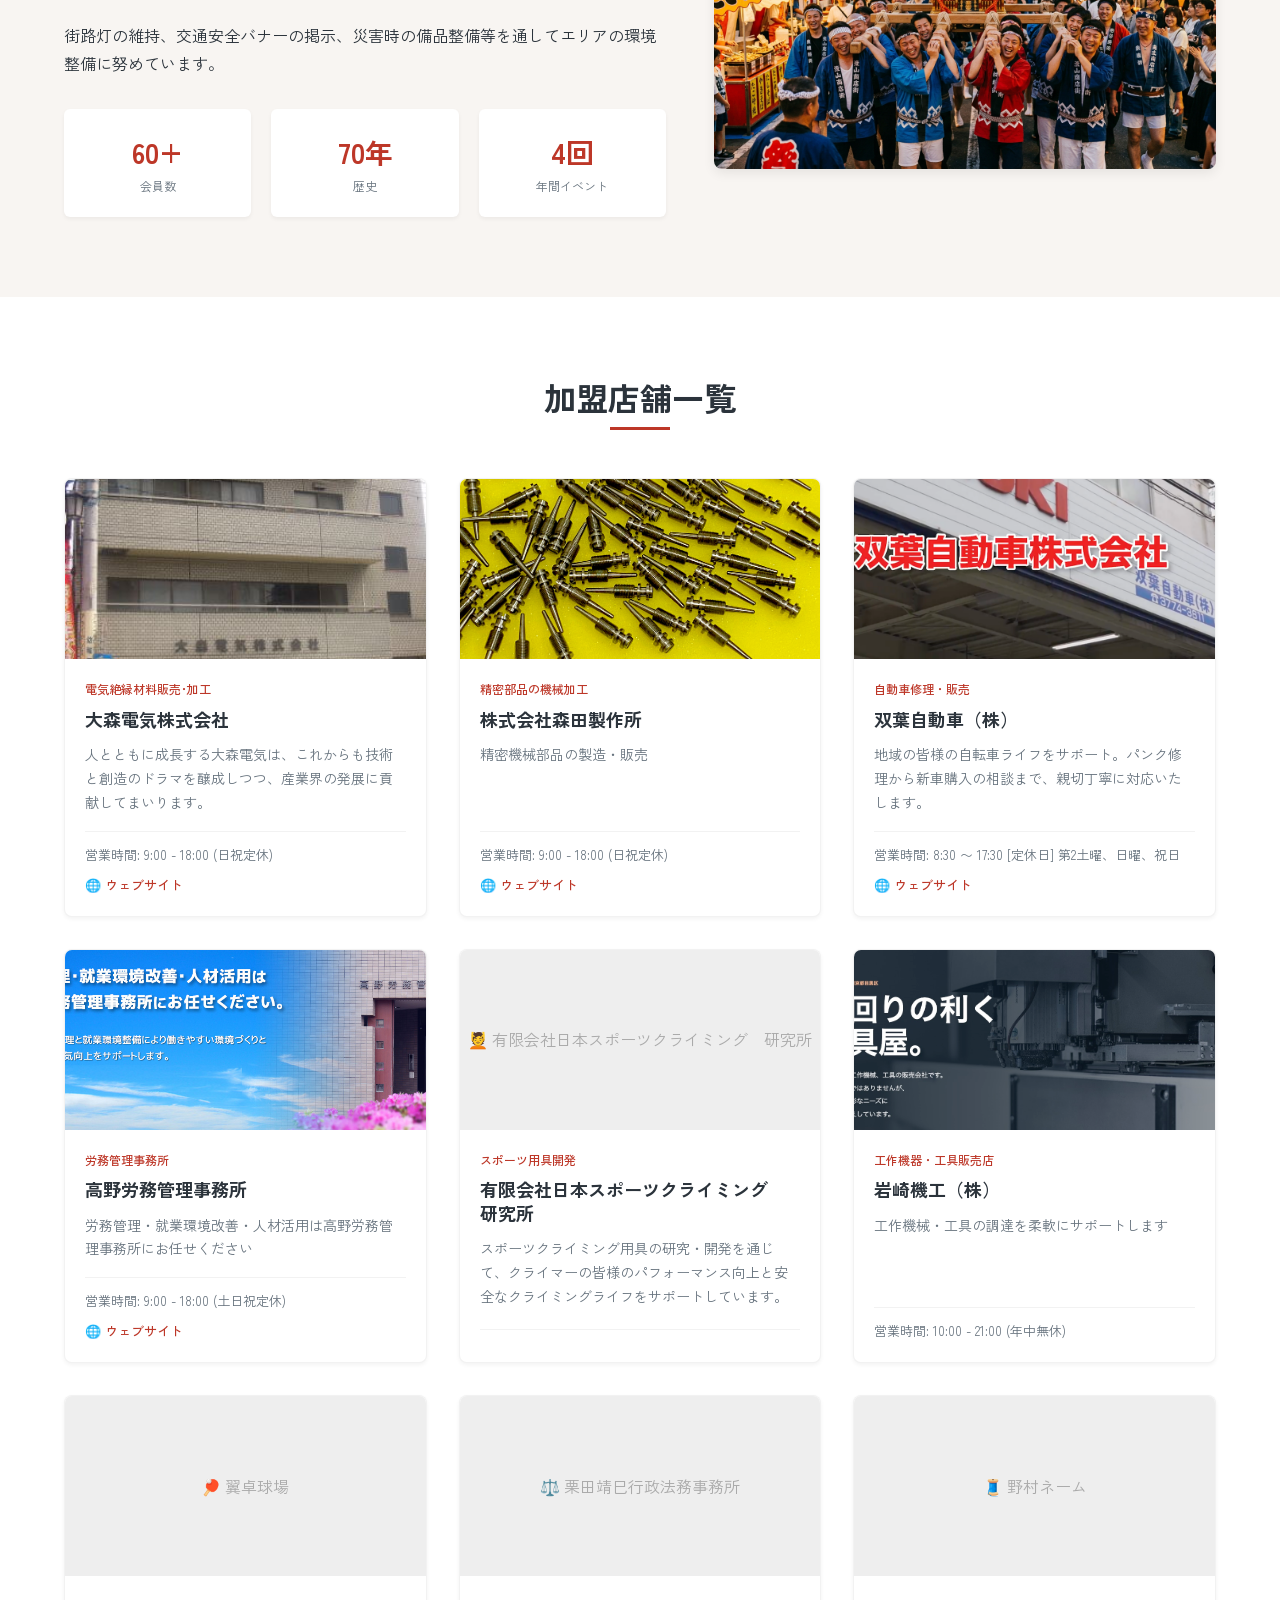
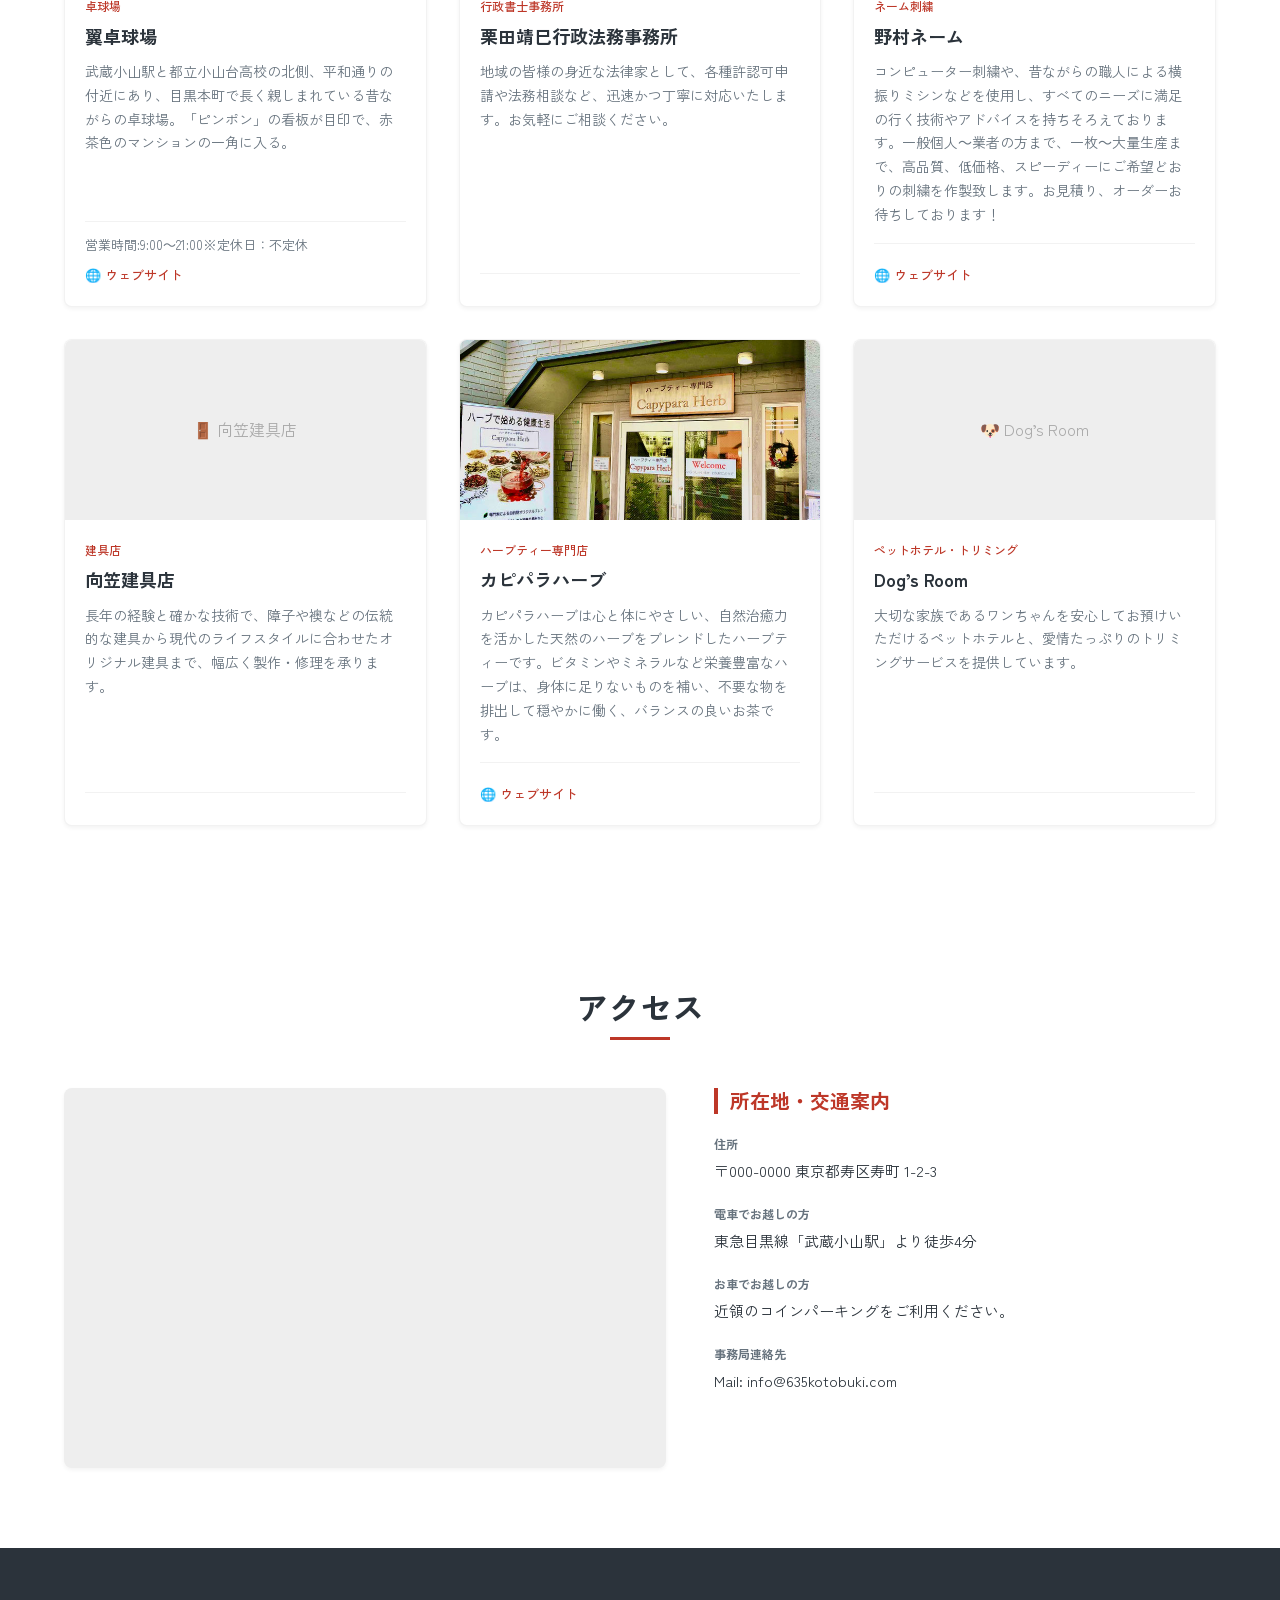
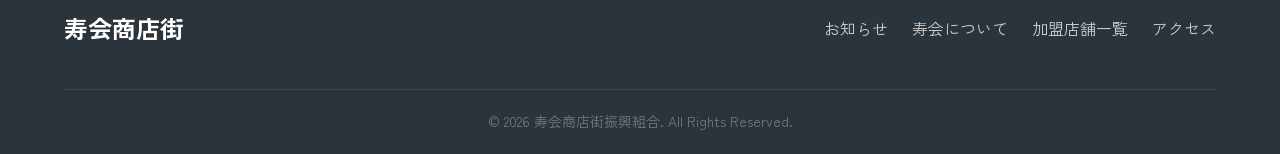
==== commit 069ee5ea: "Update access info and about section" ====
--- a/index.html
+++ b/index.html
@@ -54,28 +54,8 @@
         <div class="section-title">
           <h2>お知らせ</h2>
         </div>
-        <div class="news-list">
-          <a href="#" class="news-item">
-            <div class="news-meta">
-              <span class="news-date">2026.07.10</span>
-              <span class="news-category event">イベント</span>
-            </div>
-            <div class="news-title">「寿会 夏祭り 2026」開催のお知らせ（8月15日・16日）</div>
-          </a>
-          <a href="#" class="news-item">
-            <div class="news-meta">
-              <span class="news-date">2026.07.01</span>
-              <span class="news-category info">重要</span>
-            </div>
-            <div class="news-title">プレミアム付お買い物券の取扱加盟店一覧を更新しました</div>
-          </a>
-          <a href="#" class="news-item">
-            <div class="news-meta">
-              <span class="news-date">2026.06.15</span>
-              <span class="news-category">その他</span>
-            </div>
-            <div class="news-title">新店舗「KOTOBUKI CAFE」がグランドオープンしました！</div>
-          </a>
+        <div class="news-list" id="news-list-container">
+          <!-- News will be dynamically loaded here -->
         </div>
       </div>
     </section>
@@ -88,16 +68,16 @@
         </div>
         <div class="about-content">
           <div class="about-text">
-            <p>寿会、地域の人々に支えられながら歩んできた歴史ある商店街です。食料品店や日用品店といった昔ながらの専門店から、モダンなカフェ、クリニックまで、多様な店舗が軒を連ねています。</p>
-            <p>私たちは単なる「買い物をする場所」ではなく、住民の皆様が安心して集い、語り合える「地域のコミュニティの場」でありたいと考えています。季節ごとのイベントや、安心・安全な街づくりのための防犯・防災活動にも積極的に取り組んでいます。</p>
+            <p>寿会は小山台高校の品川区側の商店会八光会のニ部組織として発足しました。後に目黒本町3丁目の商店街エリアが独立し、寿会として発足、2027年に70周年を迎えます。足から70年近く、会員の協力の下、街路灯の維持管理、防災、防犯を目的に活動をしてきました。毎年、花見、納涼会、新年会、バス旅行などを通じて、会員の親睦を深め、顔の見えるご近所さんとして、困ったときにお互いに助け合ってきました。時代を経て、商店会の規模は年々縮小してきておりますが、こんな時代だからこそ70年もの歴史を紡いできた寿会の役割を再認識し、顔の見える安心できる地域の商店会として今後も、役割を果たしていきたいと思います。</p>
+            <p>街路灯の維持、交通安全バナーの掲示、災害時の備品整備等を通してエリアの環境整備に努めています。</p>
             
             <div class="about-stats">
               <div class="stat-item">
                 <div class="stat-number">60+</div>
-                <div class="stat-label">加盟店舗数</div>
+                <div class="stat-label">会員数</div>
               </div>
               <div class="stat-item">
-                <div class="stat-number">50年</div>
+                <div class="stat-number">70年</div>
                 <div class="stat-label">歴史</div>
               </div>
               <div class="stat-item">
@@ -120,99 +100,8 @@
           <h2>加盟店舗一覧</h2>
         </div>
         
-        <div class="shop-grid">
-          <!-- Shop 1 (With generated image) -->
-          <div class="shop-card">
-            <div class="shop-img">
-              <img src="assets/images/oomori.jpg" alt="大森電気株式会社">
-            </div>
-            <div class="shop-info">
-              <span class="shop-category">電気絶縁材料販売･加工</span>
-              <h3 class="shop-name">大森電気株式会社</h3>
-              <p class="shop-desc">人とともに成長する大森電気は、これからも技術と創造のドラマを醸成しつつ、産業界의 発展に貢献してまいります。</p>
-              <div class="shop-details">
-                <div>営業時間: 9:00 - 18:00 (日祝定休)</div>
-                <div class="shop-url"><a href="http://home.s07.itscom.net/omori/index.htm" target="_blank" rel="noopener noreferrer">🌐 ウェブサイト</a></div>
-              </div>
-            </div>
-          </div>
-
-          <!-- Shop 2 (With generated image) -->
-          <div class="shop-card">
-            <div class="shop-img">
-              <img src="assets/images/morita.jpg" alt="株式会社森田製作所">
-            </div>
-            <div class="shop-info">
-              <span class="shop-category">精密部品の機械加工</span>
-              <h3 class="shop-name">株式会社森田製作所</h3>
-              <p class="shop-desc">精密機械部品の製造・販売</p>
-              <div class="shop-details">
-                <div>営業時間: 9:00 - 18:00 (日祝定休)</div>
-                <div class="shop-url"><a href="https://www.morita-seisakusho.jp/company.html" target="_blank" rel="noopener noreferrer">🌐 ウェブサイト</a></div>
-              </div>
-            </div>
-          </div>
-
-          <!-- Shop 3 (With generated image) -->
-          <div class="shop-card">
-            <div class="shop-img">
-              <img src="assets/images/futaba.png" alt="双葉自動車（株）">
-            </div>
-            <div class="shop-info">
-              <span class="shop-category">自動車修理・販売</span>
-              <h3 class="shop-name">双葉自動車（株）</h3>
-              <p class="shop-desc">地域の皆様のカーライフをサポート。車検・整備から新車購入の相談まで、親切丁寧に対応いたします。</p>
-              <div class="shop-details">
-                <div>営業時間: 8:30 〜 17:30 [定休日] 第2土曜、日曜、祝日</div>
-                <div class="shop-url"><a href="https://futaba-jidousha.com/" target="_blank" rel="noopener noreferrer">🌐 ウェブサイト</a></div>
-              </div>
-            </div>
-          </div>
-
-          <!-- Shop 4 (With generated image) -->
-          <div class="shop-card">
-            <div class="shop-img">
-              <img src="assets/images/takano.png" alt="高野労務管理事務所">
-            </div>
-            <div class="shop-info">
-              <span class="shop-category">労務管理事務所</span>
-              <h3 class="shop-name">高野労務管理事務所</h3>
-              <p class="shop-desc">労務管理・就業環境改善・人材活用は高野労務管理事務所にお任せください</p>
-              <div class="shop-details">
-                <div>営業時間: 9:00 - 18:00 (土日祝定休)</div>
-                <div class="shop-url"><a href="https://takano-roumu.com/" target="_blank" rel="noopener noreferrer">🌐 ウェブサイト</a></div>
-              </div>
-            </div>
-          </div>
-
-          <!-- Shop 5 -->
-          <div class="shop-card">
-            <div class="shop-img">
-              <span class="shop-img-placeholder">🧗 日本スポーツクライミング研究所</span>
-            </div>
-            <div class="shop-info">
-              <span class="shop-category">スポーツ用具開発</span>
-              <h3 class="shop-name">有限会社日本スポーツクライミング研究所</h3>
-              <p class="shop-desc">スポーツクライミング用具の研究・開発を行っています。</p>
-              <div class="shop-details">
-              </div>
-            </div>
-          </div>
-
-          <!-- Shop 6 (With generated image) -->
-          <div class="shop-card">
-            <div class="shop-img">
-              <img src="assets/images/iwasaki.jpg" alt="岩崎機工（株）">
-            </div>
-            <div class="shop-info">
-              <span class="shop-category">工作機器・工具販売店</span>
-              <h3 class="shop-name">岩崎機工（株）</h3>
-              <p class="shop-desc">工作機械・工具の調達を柔軟にサポートします</p>
-              <div class="shop-details">
-                <div>営業時間: 10:00 - 21:00 (年中無休)</div>
-              </div>
-            </div>
-          </div>
+        <div class="shop-grid" id="shop-grid-container">
+          <!-- Shops will be dynamically loaded here -->
         </div>
       </div>
     </section>
@@ -240,11 +129,11 @@
               </li>
               <li>
                 <span class="label">お車でお越しの方</span>
-                <span class="value">近領のコインパーキングをご利用ください。<br>（各加盟店でのご利用額に応じてサービス券をお渡しします）</span>
+                <span class="value">近領のコインパーキングをご利用ください。</span>
               </li>
               <li>
                 <span class="label">事務局連絡先</span>
-                <span class="value">Mail: XXXX@gmail.com</span>
+                <span class="value">Mail: info@635kotobuki.com</span>
               </li>
             </ul>
           </div>
@@ -292,6 +181,28 @@
         menuBtn.innerHTML = '&#9776;';
       });
     });
+
+    // Load shops dynamically
+    fetch('shops.html')
+      .then(response => response.text())
+      .then(html => {
+        const container = document.getElementById('shop-grid-container');
+        if (container) {
+          container.innerHTML = html;
+        }
+      })
+      .catch(err => console.error('Error loading shops:', err));
+
+    // Load news dynamically
+    fetch('news.html')
+      .then(response => response.text())
+      .then(html => {
+        const container = document.getElementById('news-list-container');
+        if (container) {
+          container.innerHTML = html;
+        }
+      })
+      .catch(err => console.error('Error loading news:', err));
   </script>
 </body>
 </html>
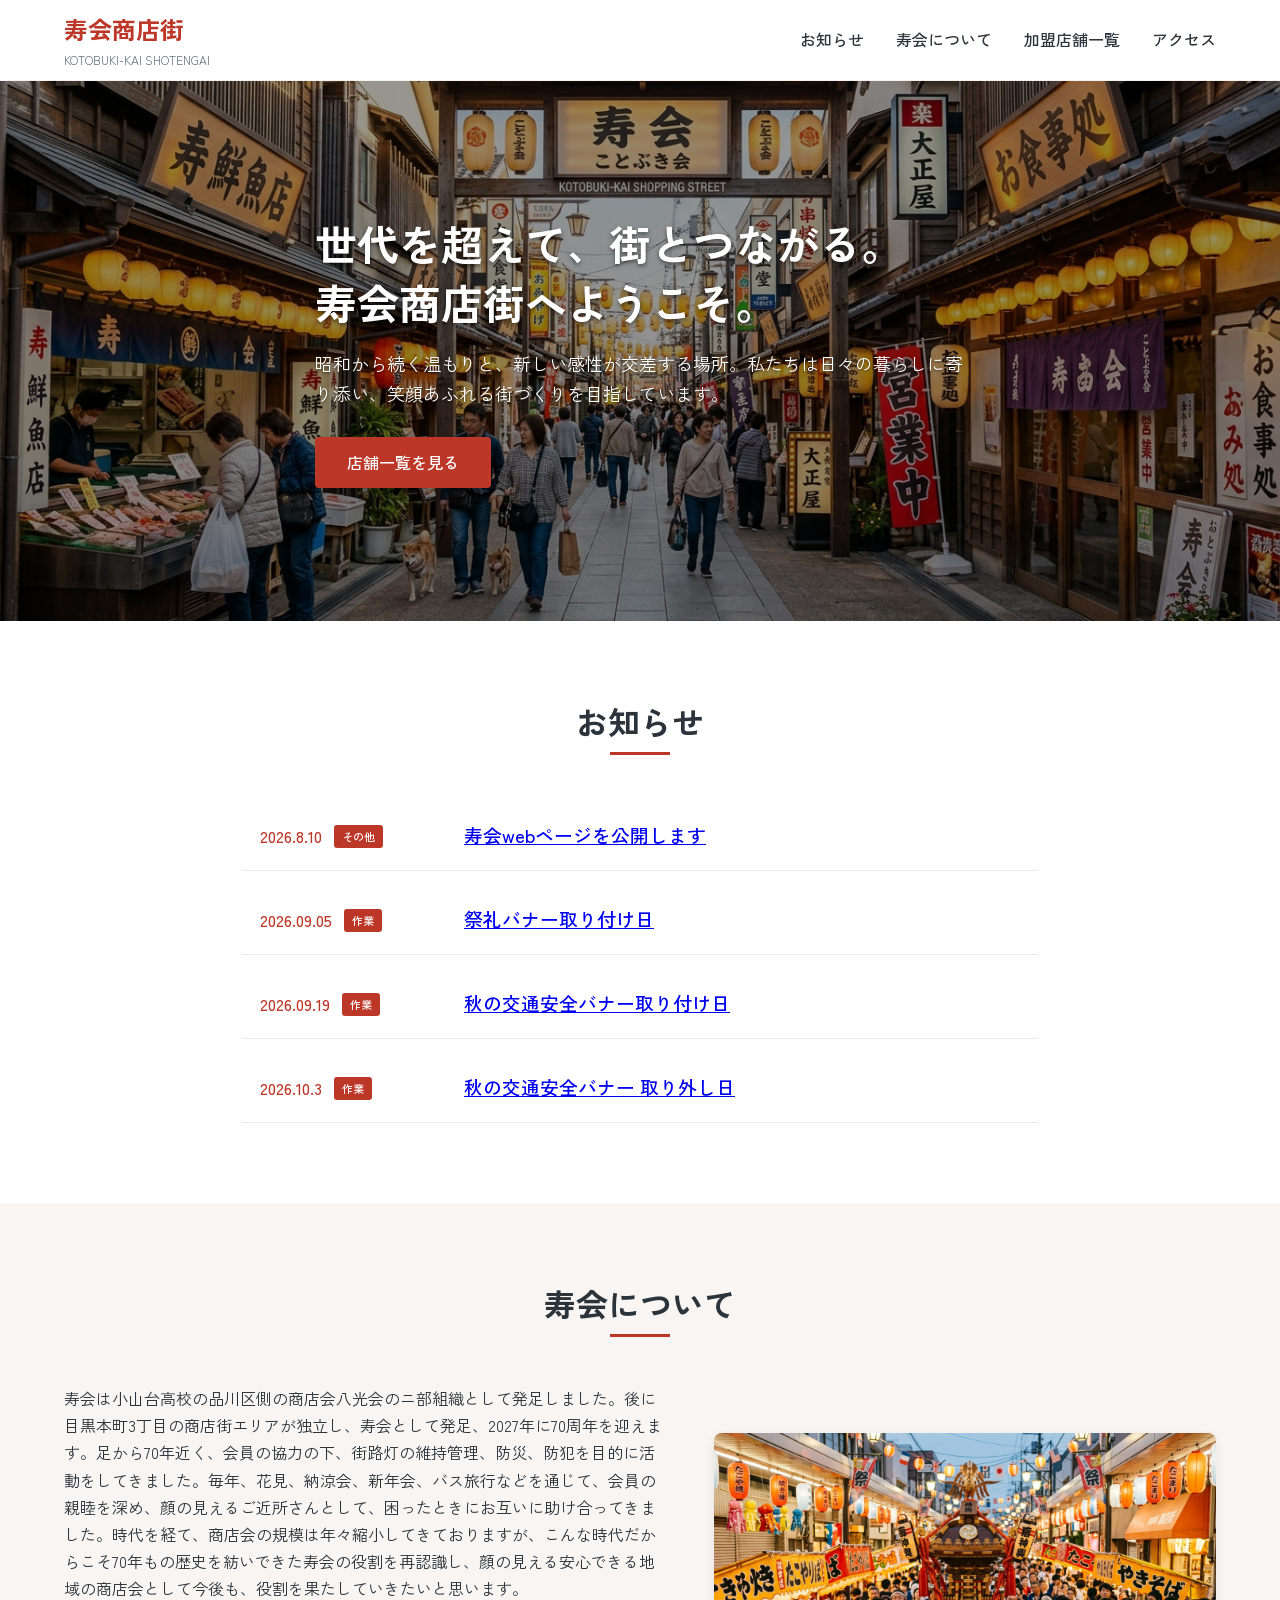
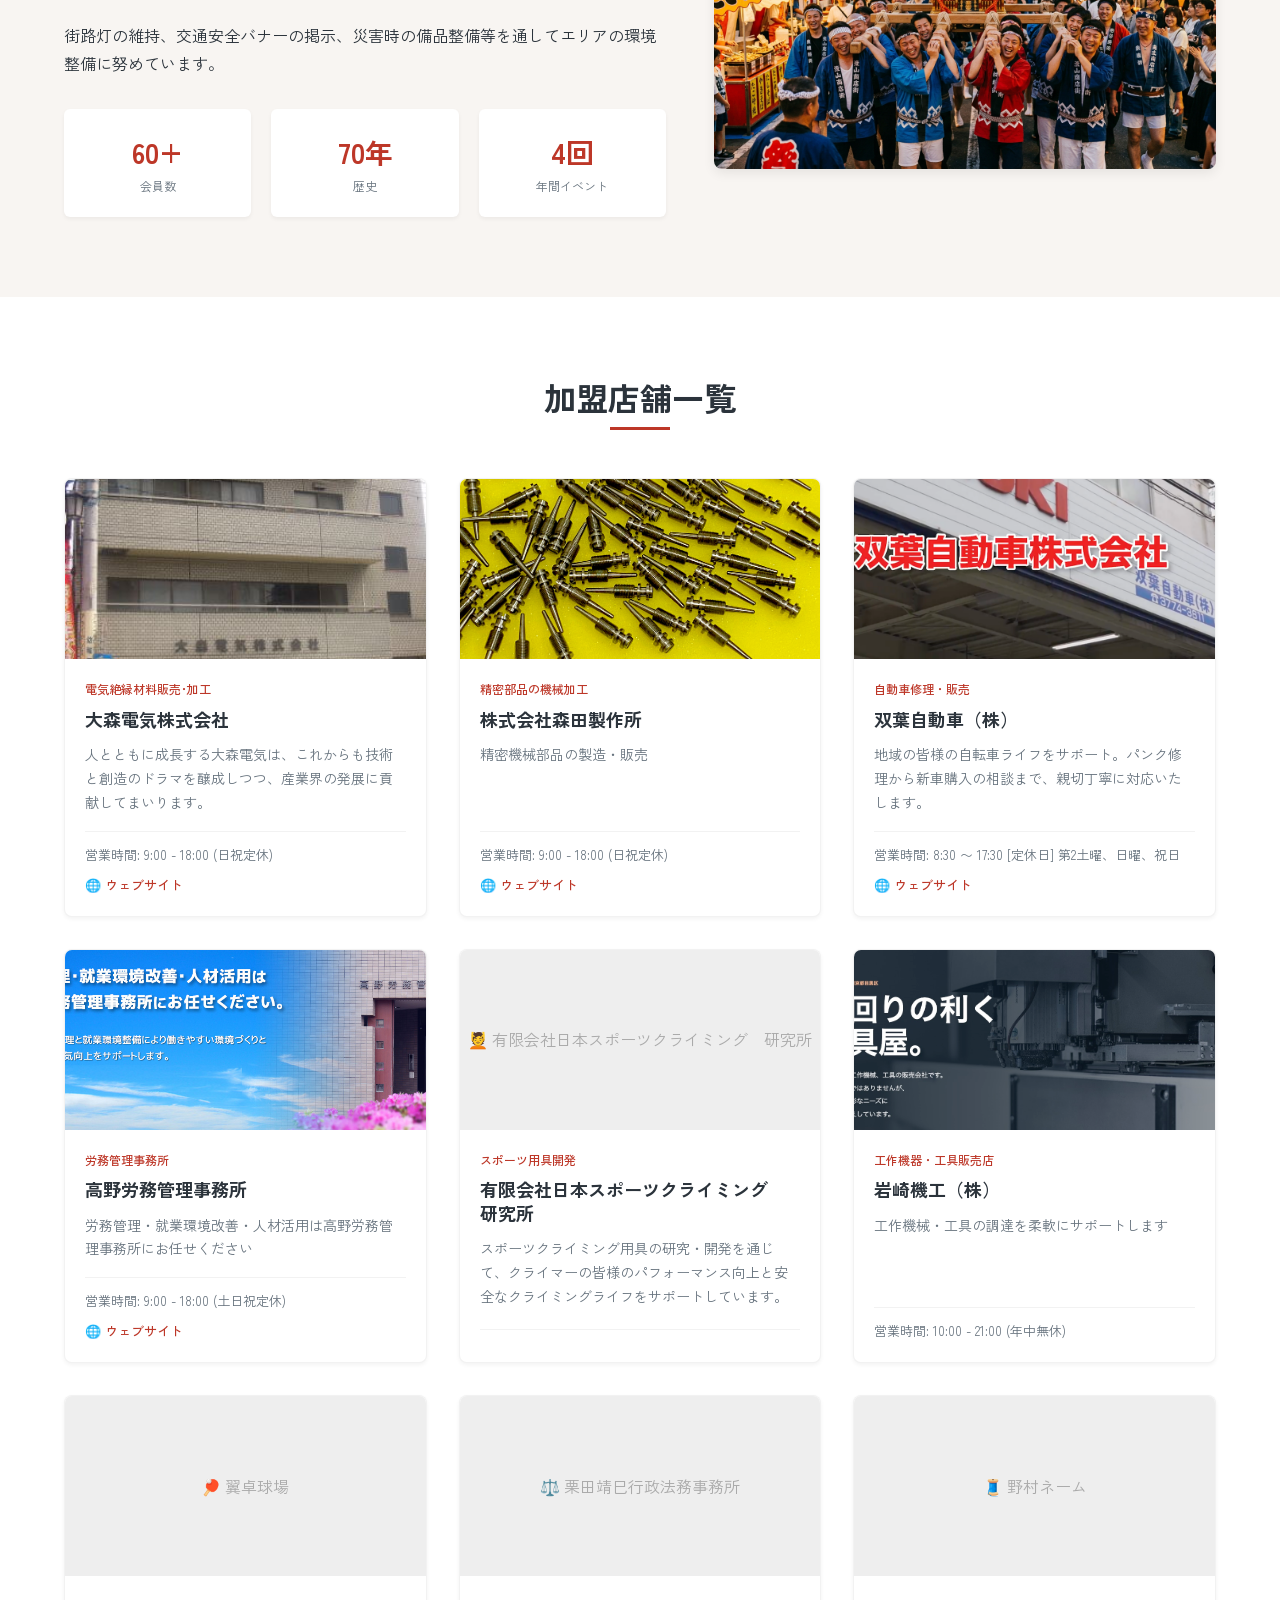
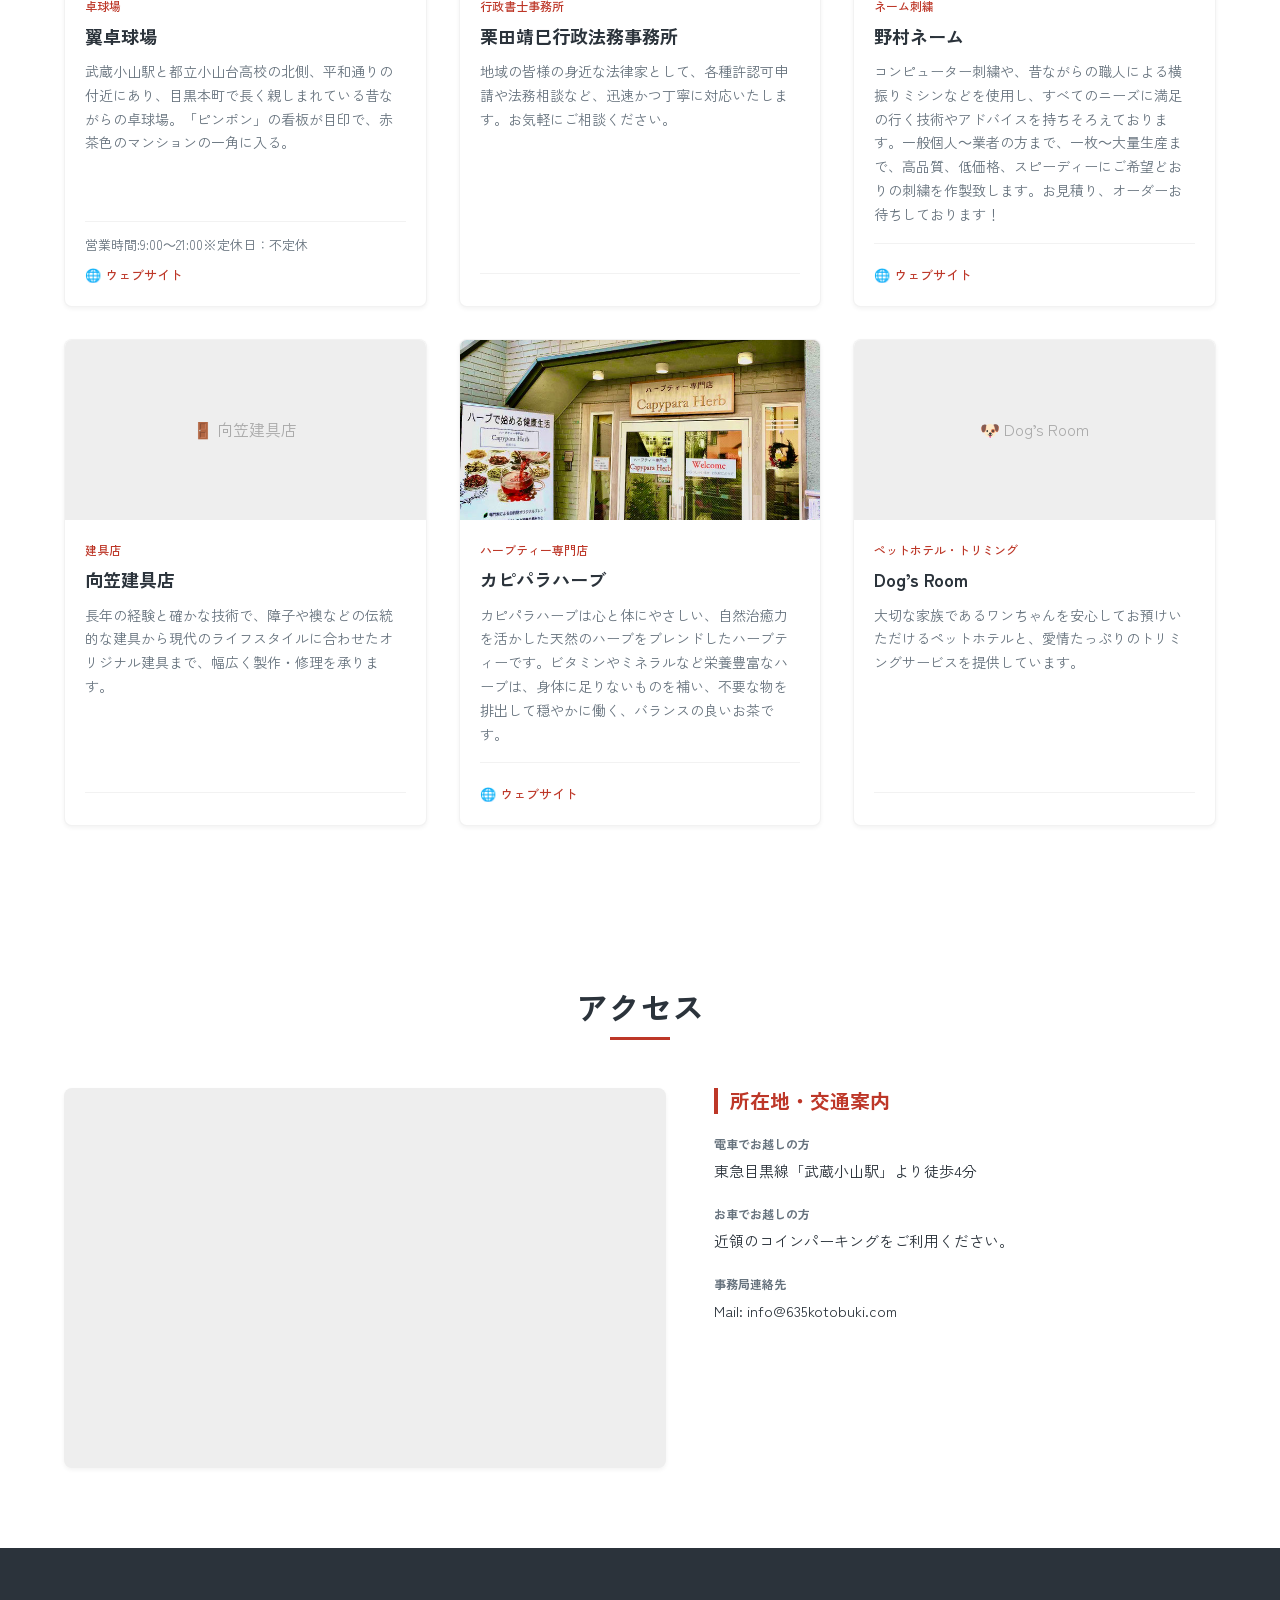
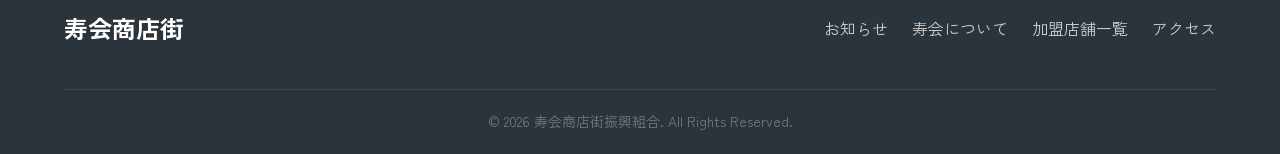
==== commit 55254e9f: "Remove address from access info" ====
--- a/index.html
+++ b/index.html
@@ -120,10 +120,6 @@
             <h3>所在地・交通案内</h3>
             <ul class="access-details">
               <li>
-                <span class="label">住所</span>
-                <span class="value">〒000-0000 東京都寿区寿町 1-2-3</span>
-              </li>
-              <li>
                 <span class="label">電車でお越しの方</span>
                 <span class="value">東急目黒線「武蔵小山駅」より徒歩4分</span>
               </li>
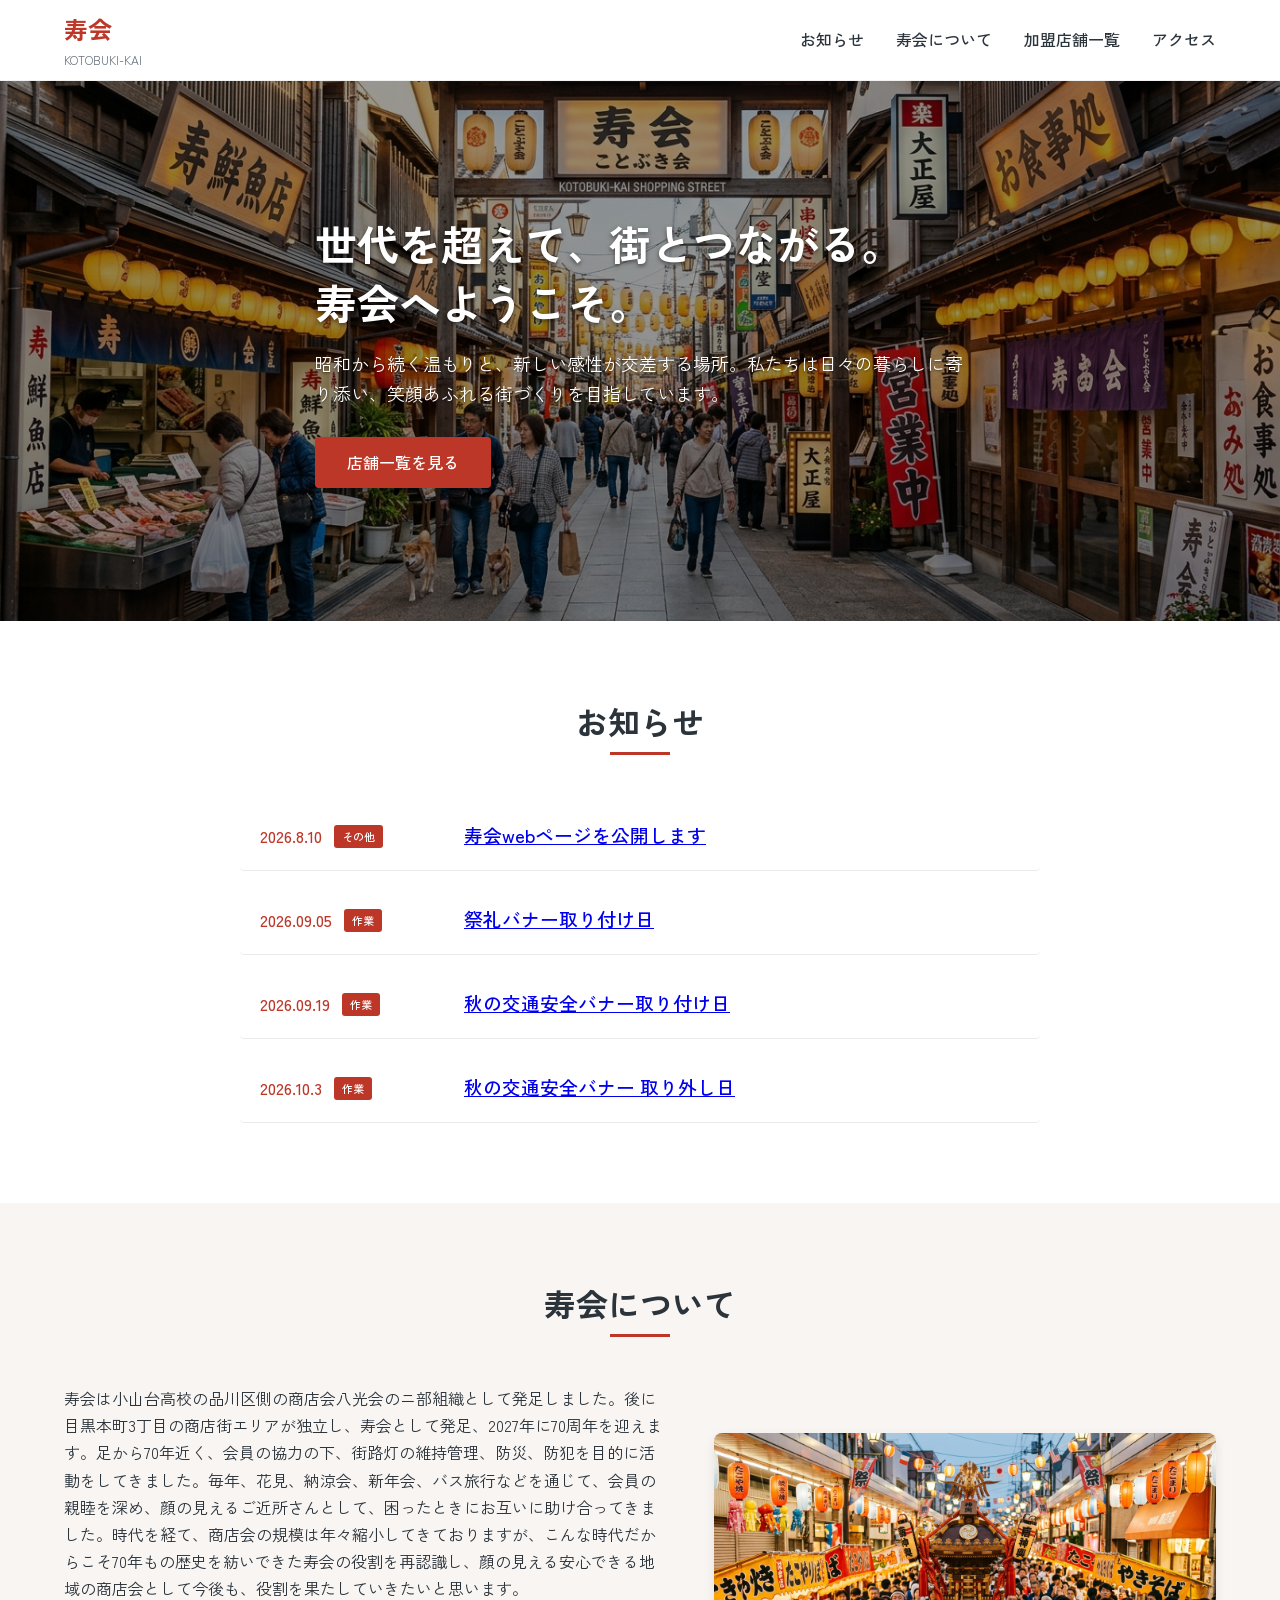
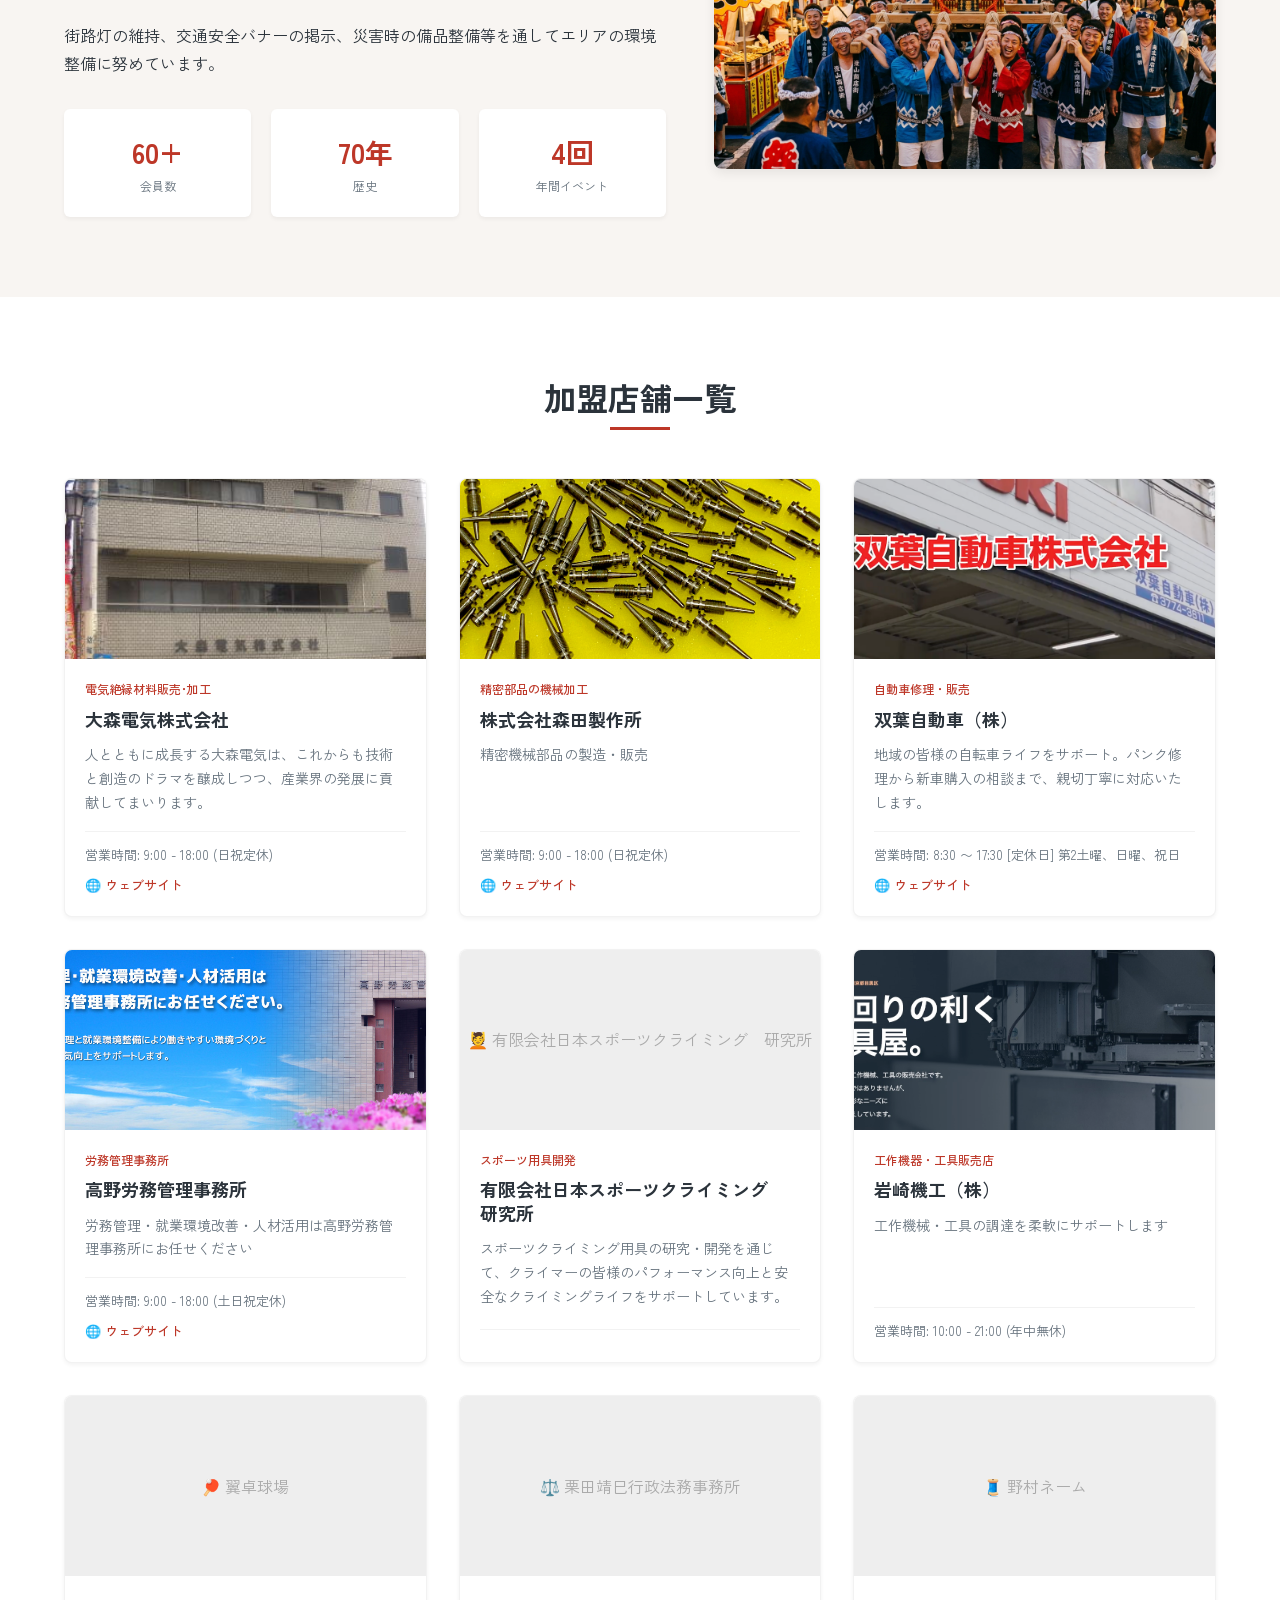
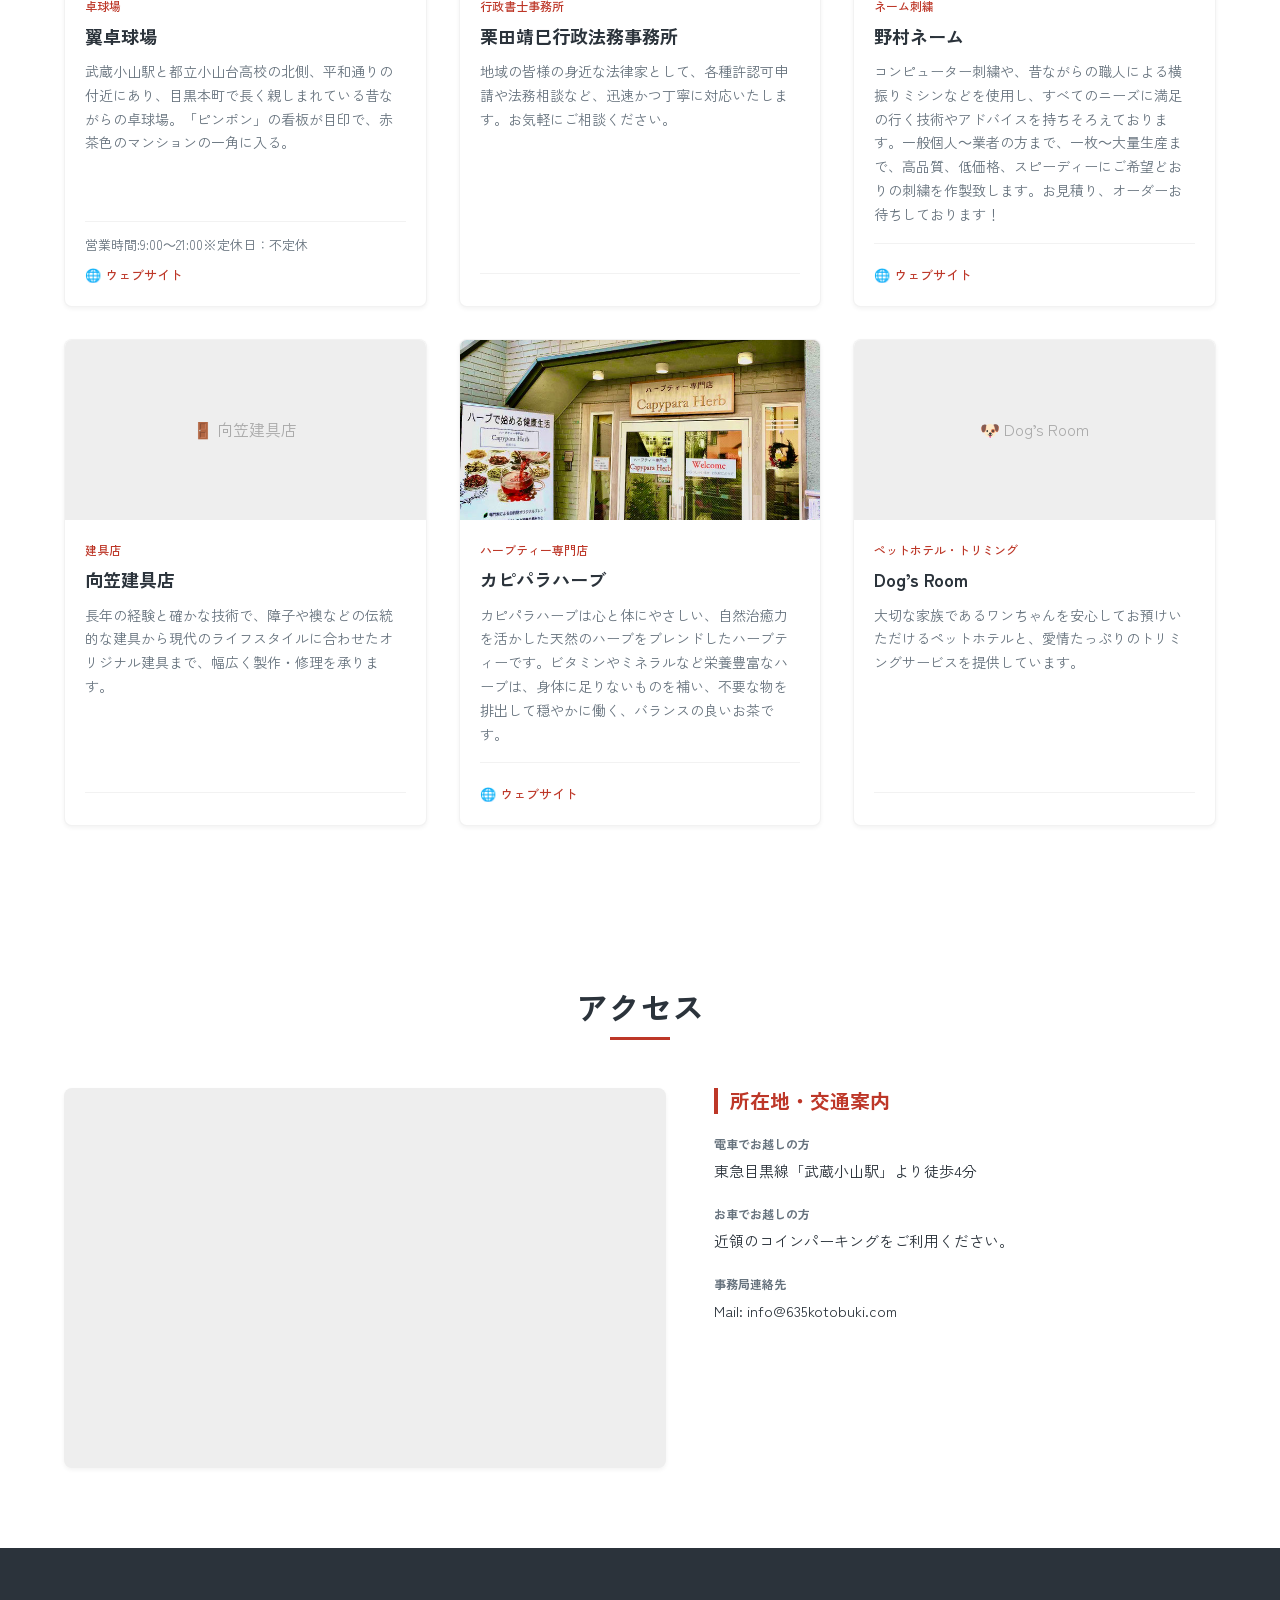
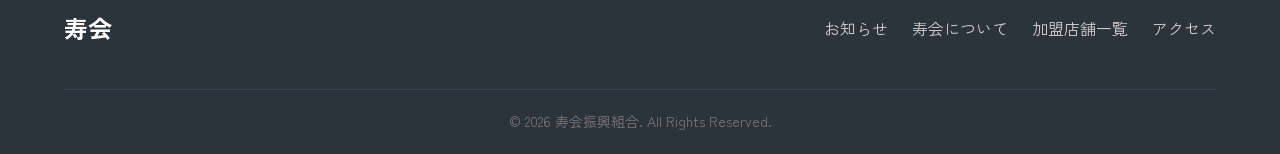
==== commit 576598cd: "Replace 寿会商店街 with 寿会" ====
--- a/index.html
+++ b/index.html
@@ -4,7 +4,7 @@
   <meta charset="UTF-8">
   <meta name="viewport" content="width=device-width, initial-scale=1.0">
   <title>寿会 | 世代を超えて、街とつながる。</title>
-  <meta name="description" content="寿会商店街の公式紹介サイトです。最新のイベント情報、加盟店舗一覧、アクセス情報などを掲載しています。皆様のお越しを心よりお待ちしております。">
+  <meta name="description" content="寿会の公式紹介サイトです。最新のイベント情報、加盟店舗一覧、アクセス情報などを掲載しています。皆様のお越しを心よりお待ちしております。">
   <link rel="stylesheet" href="style.css">
 </head>
 <body>
@@ -15,8 +15,8 @@
       <div class="logo">
         <a href="#header">
           <div>
-            寿会商店街
-            <span class="logo-sub">KOTOBUKI-KAI SHOTENGAI</span>
+            寿会
+            <span class="logo-sub">KOTOBUKI-KAI</span>
           </div>
         </a>
       </div>
@@ -41,7 +41,7 @@
     <section class="hero" id="hero">
       <div class="container">
         <div class="hero-content">
-          <h2>世代を超えて、街とつながる。<br>寿会商店街へようこそ。</h2>
+          <h2>世代を超えて、街とつながる。<br>寿会へようこそ。</h2>
           <p>昭和から続く温もりと、新しい感性が交差する場所。私たちは日々の暮らしに寄り添い、笑顔あふれる街づくりを目指しています。</p>
           <a href="#shops" class="btn">店舗一覧を見る</a>
         </div>
@@ -142,7 +142,7 @@
   <footer>
     <div class="container">
       <div class="footer-content">
-        <div class="footer-logo">寿会商店街</div>
+        <div class="footer-logo">寿会</div>
         <nav>
           <ul class="footer-nav">
             <li><a href="#news">お知らせ</a></li>
@@ -153,7 +153,7 @@
         </nav>
       </div>
       <div class="footer-copy">
-        &copy; 2026 寿会商店街振興組合. All Rights Reserved.
+        &copy; 2026 寿会振興組合. All Rights Reserved.
       </div>
     </div>
   </footer>
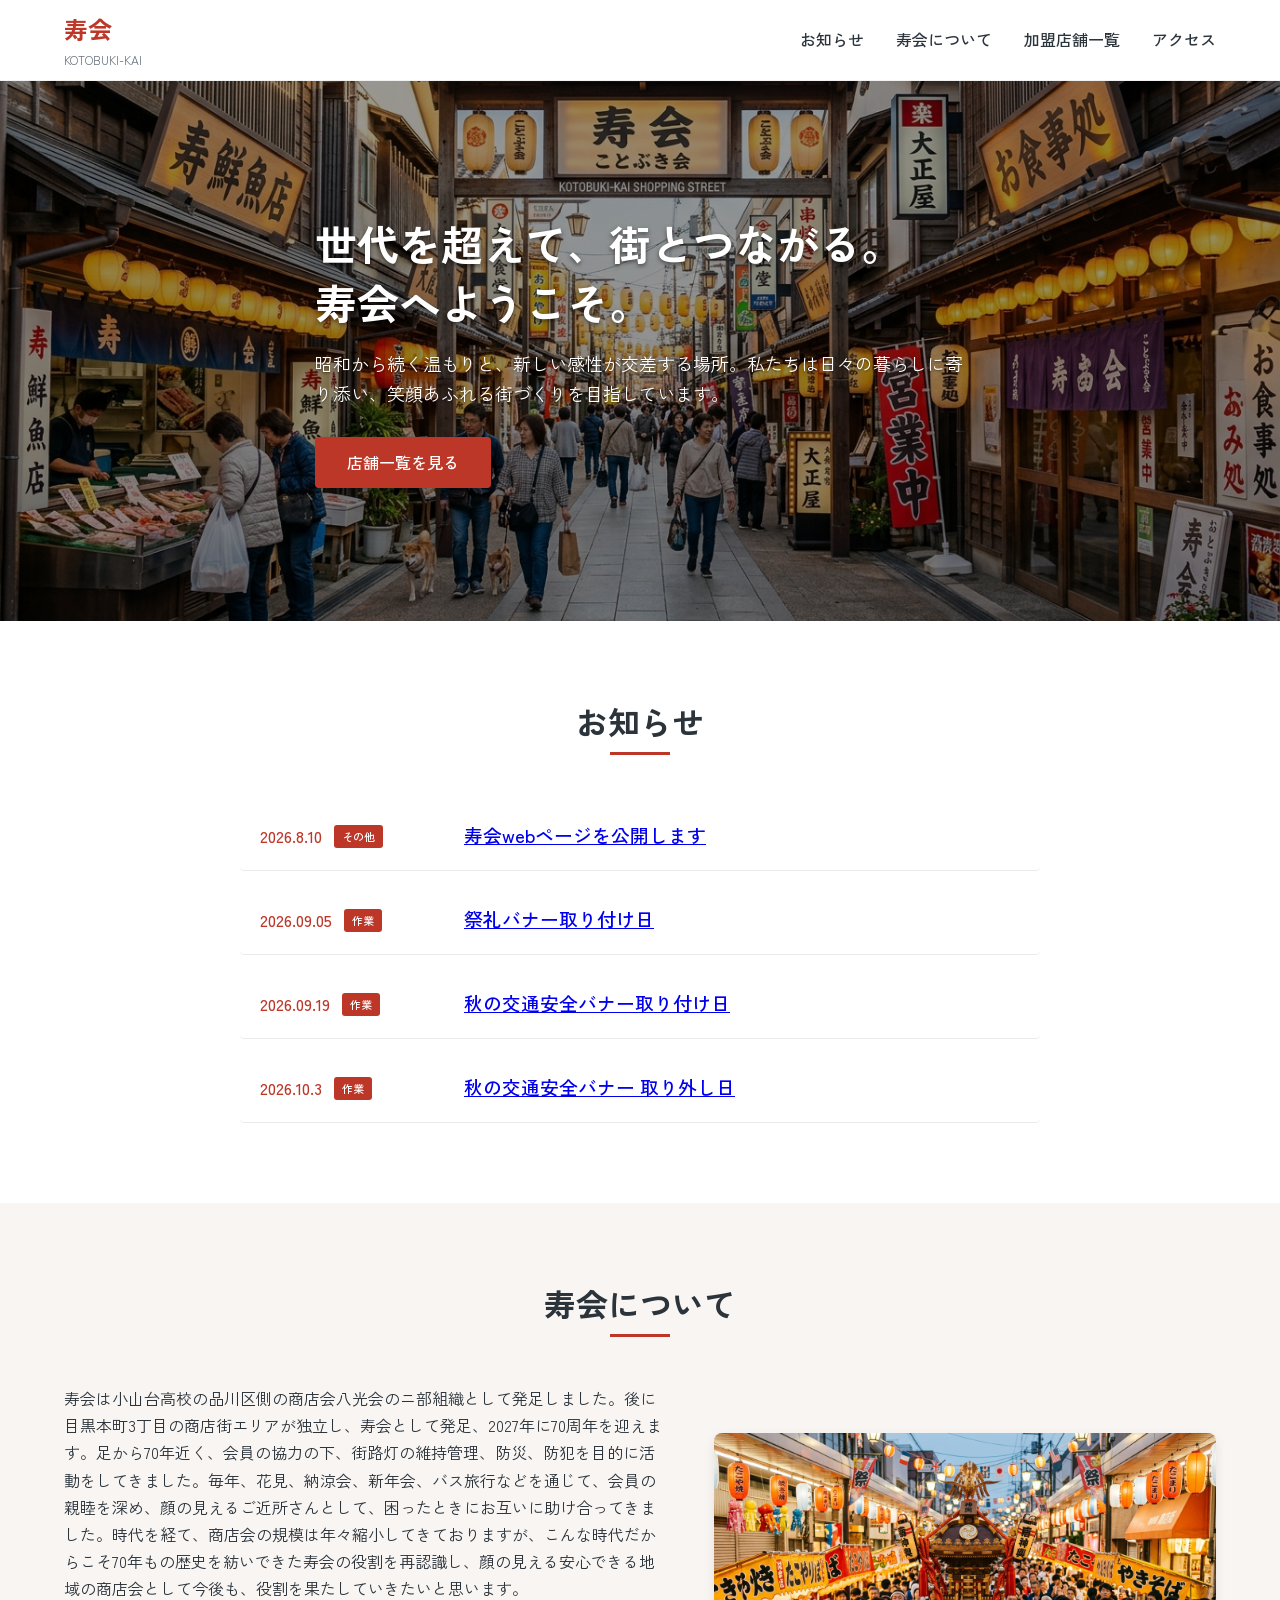
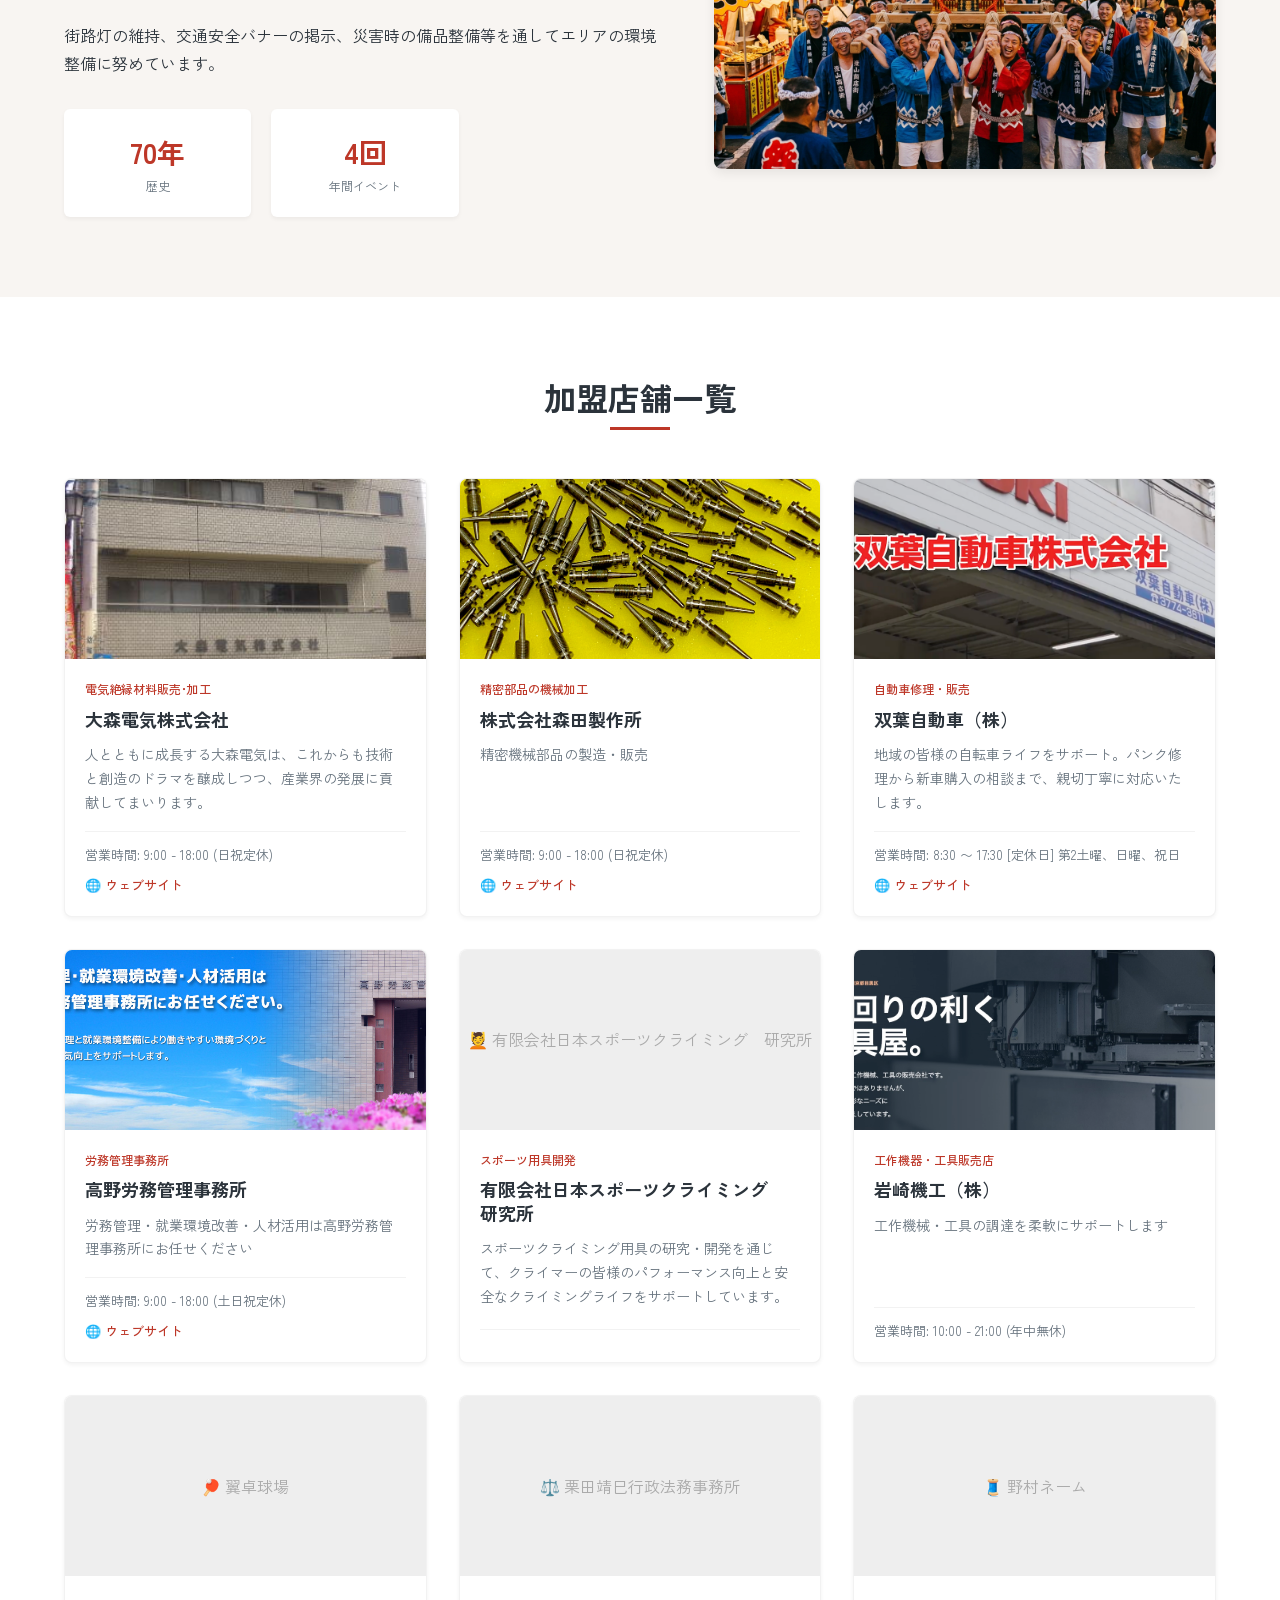
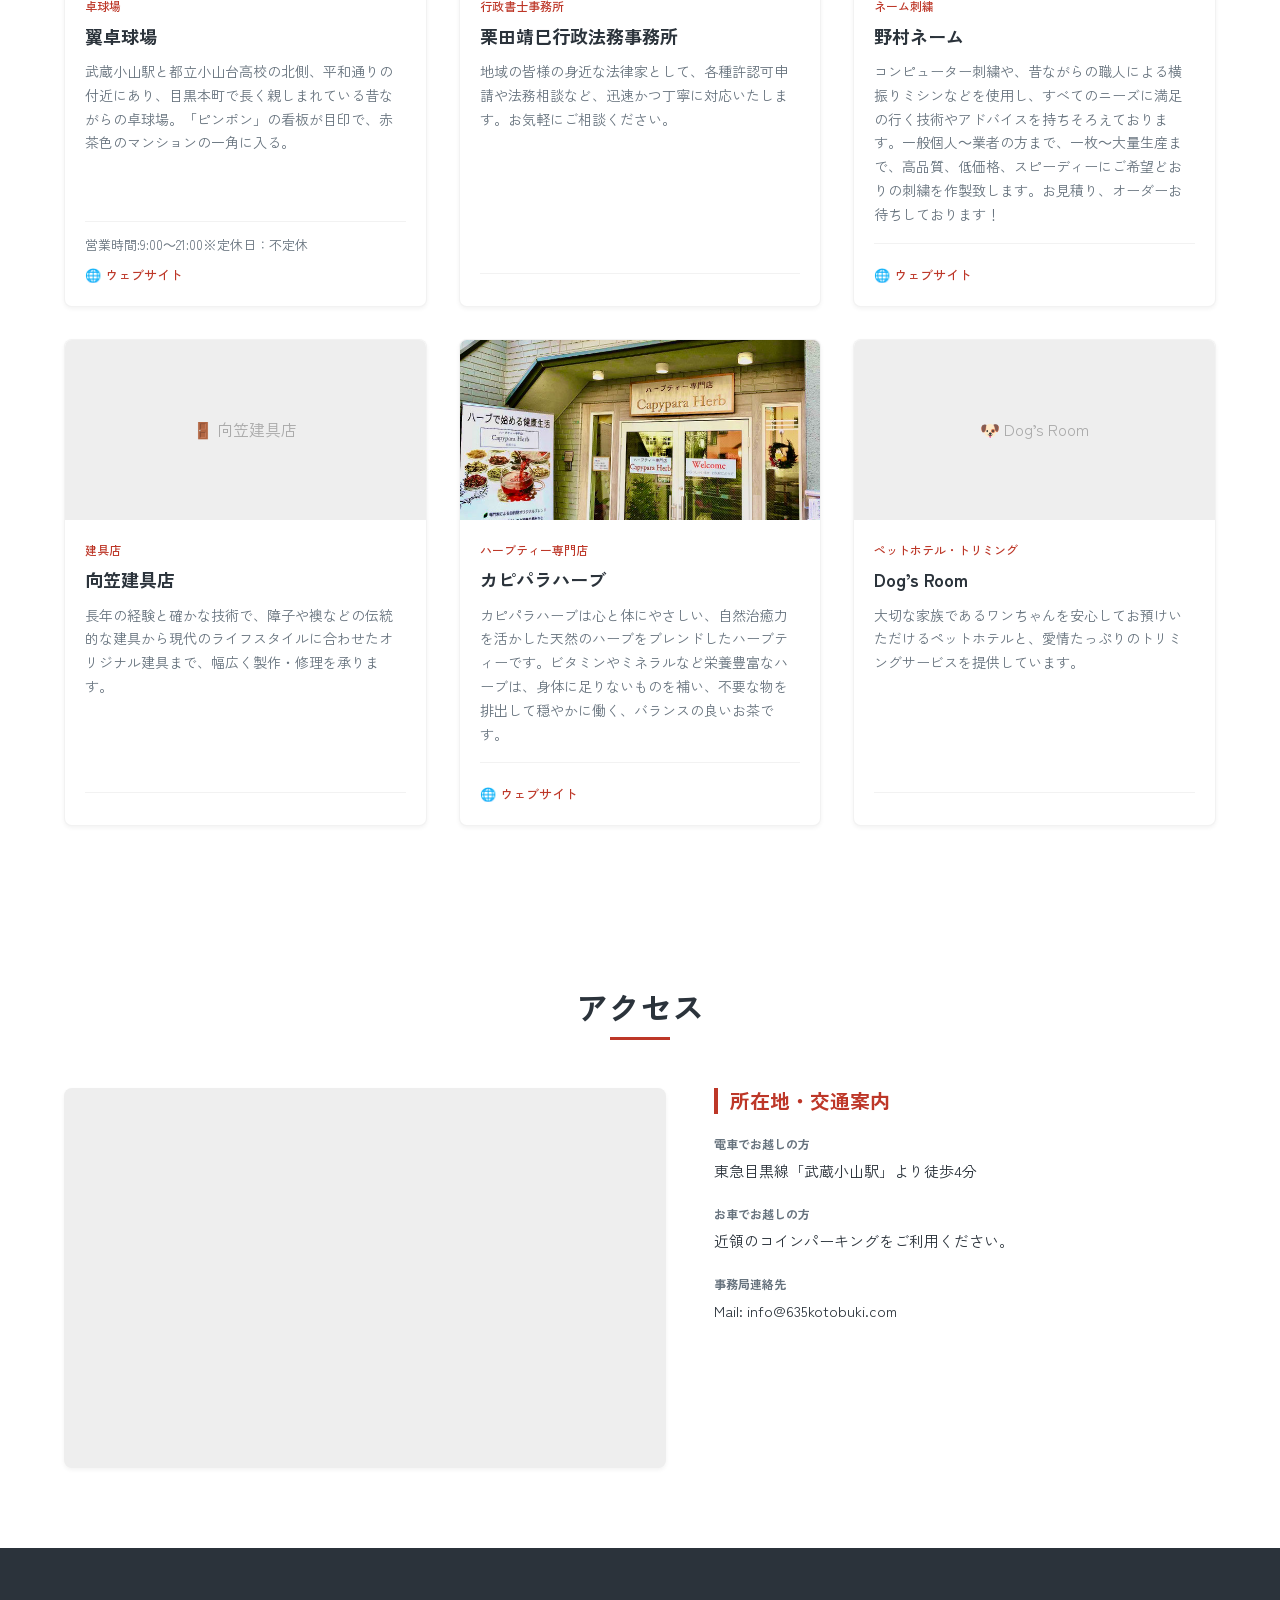
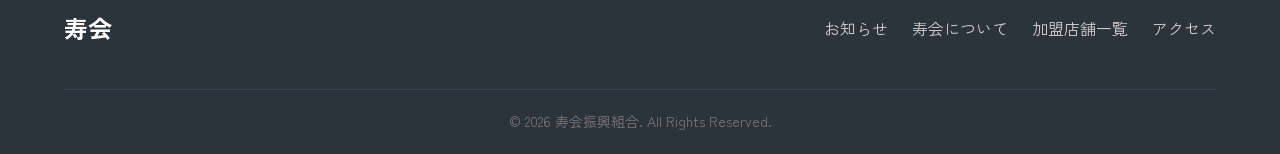
==== commit 404601c7: "Remove 会員数 (member count) from stats" ====
--- a/index.html
+++ b/index.html
@@ -72,10 +72,6 @@
             <p>街路灯の維持、交通安全バナーの掲示、災害時の備品整備等を通してエリアの環境整備に努めています。</p>
             
             <div class="about-stats">
-              <div class="stat-item">
-                <div class="stat-number">60+</div>
-                <div class="stat-label">会員数</div>
-              </div>
               <div class="stat-item">
                 <div class="stat-number">70年</div>
                 <div class="stat-label">歴史</div>
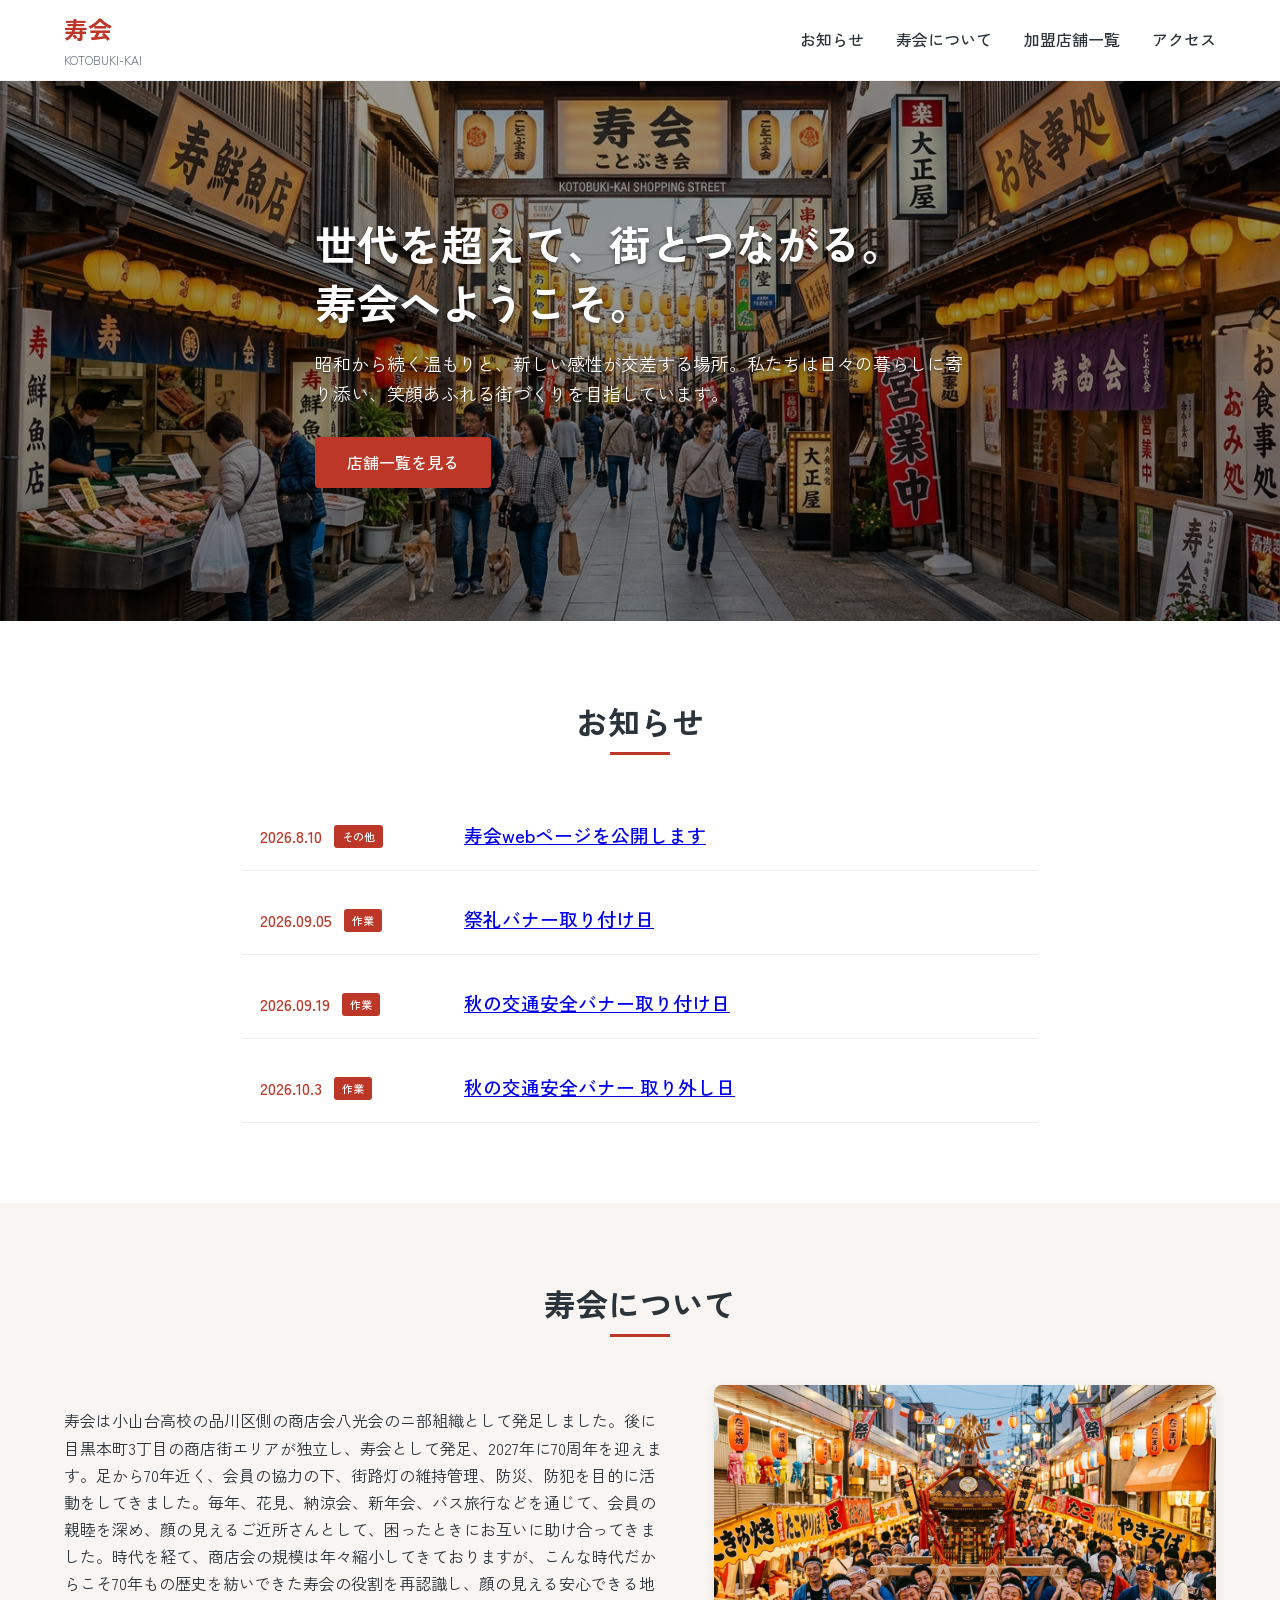
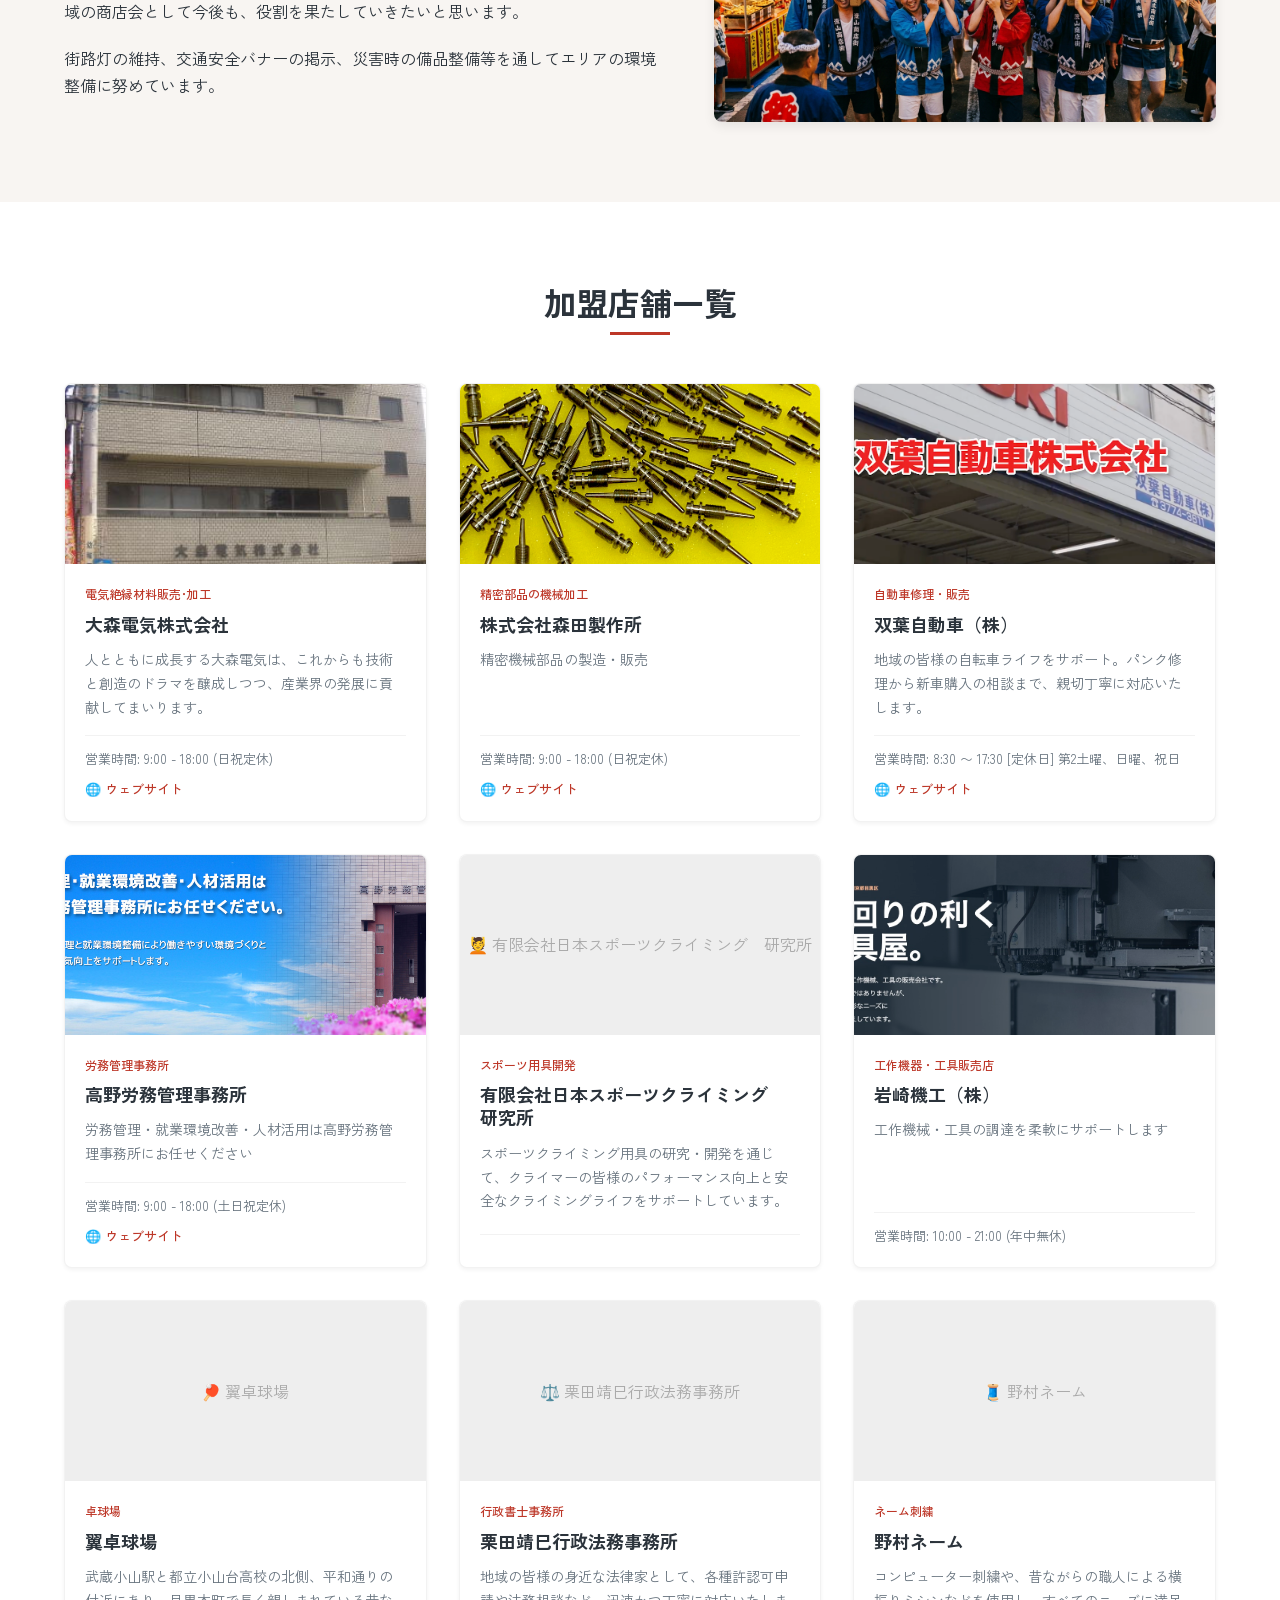
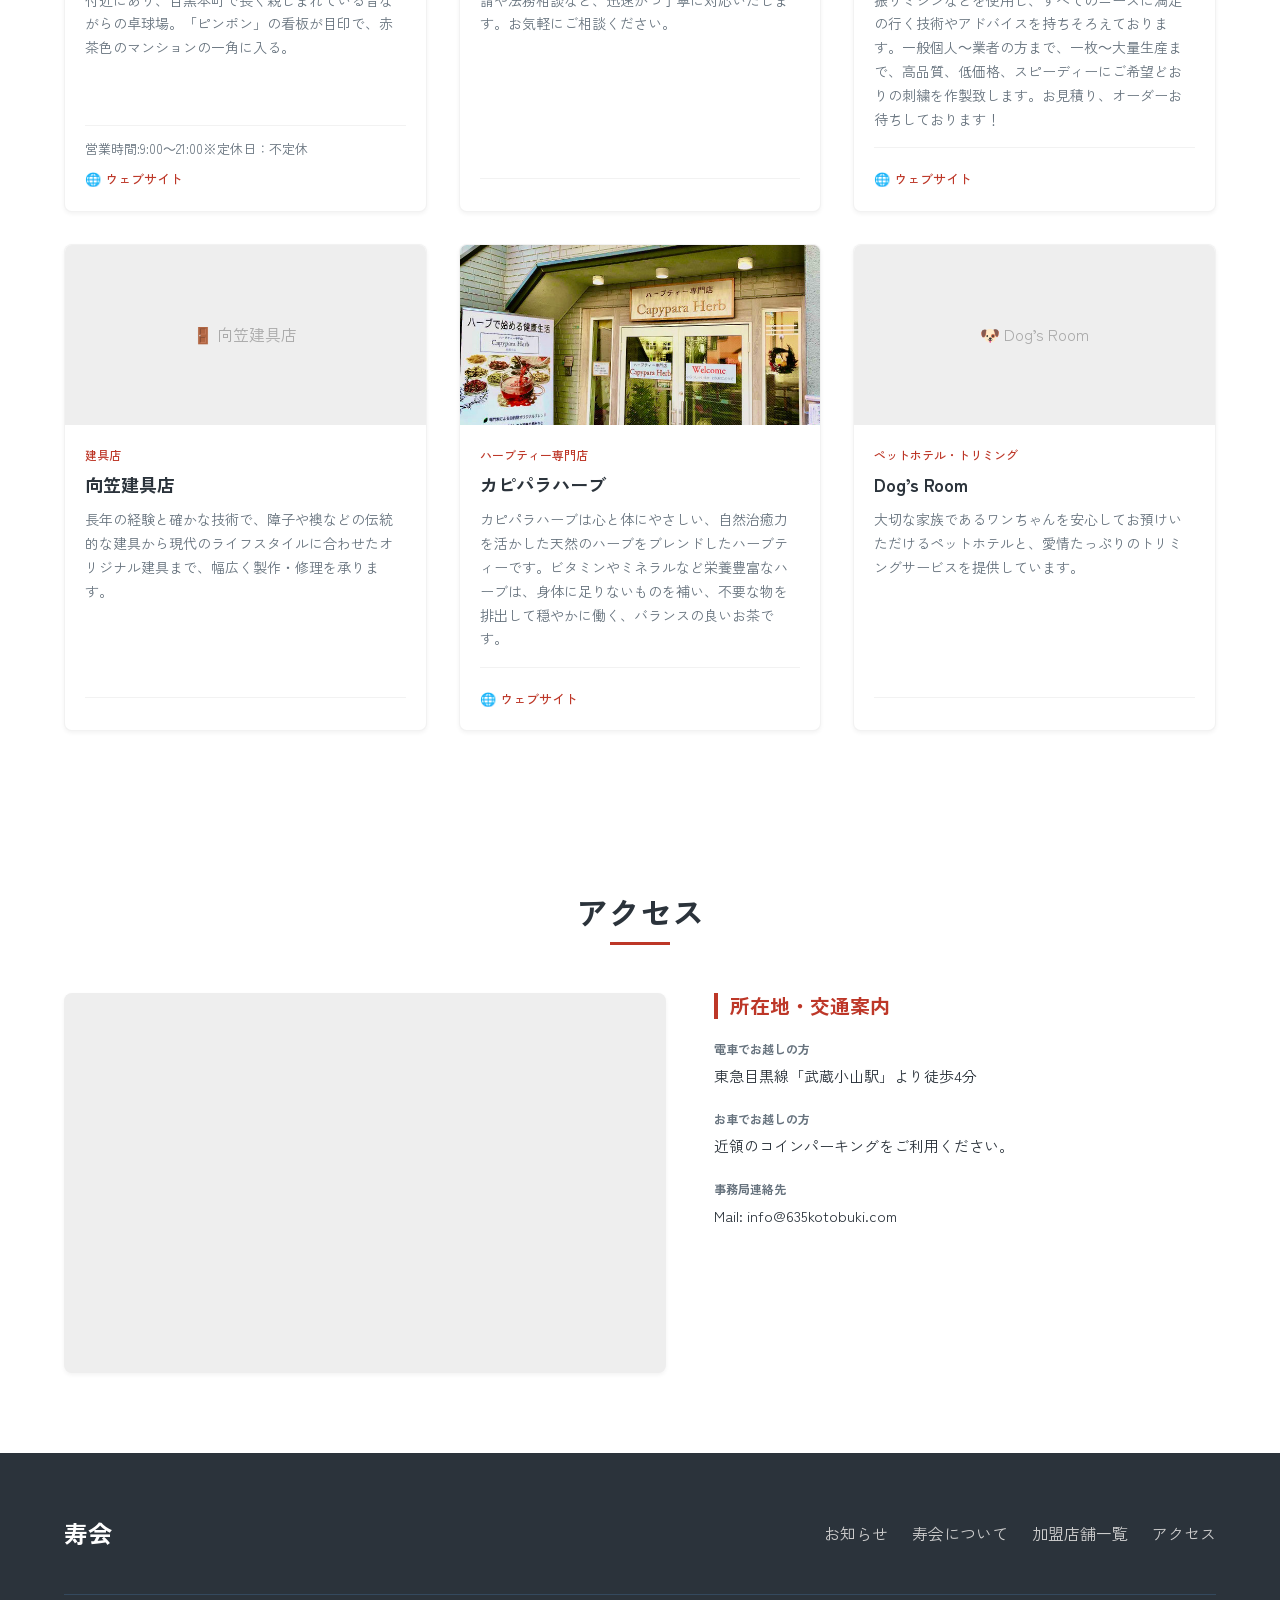
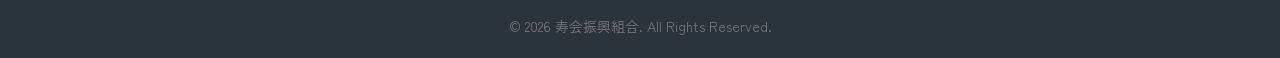
==== commit e4462355: "Remove statistics section entirely" ====
--- a/index.html
+++ b/index.html
@@ -70,17 +70,6 @@
           <div class="about-text">
             <p>寿会は小山台高校の品川区側の商店会八光会のニ部組織として発足しました。後に目黒本町3丁目の商店街エリアが独立し、寿会として発足、2027年に70周年を迎えます。足から70年近く、会員の協力の下、街路灯の維持管理、防災、防犯を目的に活動をしてきました。毎年、花見、納涼会、新年会、バス旅行などを通じて、会員の親睦を深め、顔の見えるご近所さんとして、困ったときにお互いに助け合ってきました。時代を経て、商店会の規模は年々縮小してきておりますが、こんな時代だからこそ70年もの歴史を紡いできた寿会の役割を再認識し、顔の見える安心できる地域の商店会として今後も、役割を果たしていきたいと思います。</p>
             <p>街路灯の維持、交通安全バナーの掲示、災害時の備品整備等を通してエリアの環境整備に努めています。</p>
-            
-            <div class="about-stats">
-              <div class="stat-item">
-                <div class="stat-number">70年</div>
-                <div class="stat-label">歴史</div>
-              </div>
-              <div class="stat-item">
-                <div class="stat-number">4回</div>
-                <div class="stat-label">年間イベント</div>
-              </div>
-            </div>
           </div>
           <div class="about-image">
             <img src="assets/images/about_history.jpg" alt="寿会夏祭りの様子">
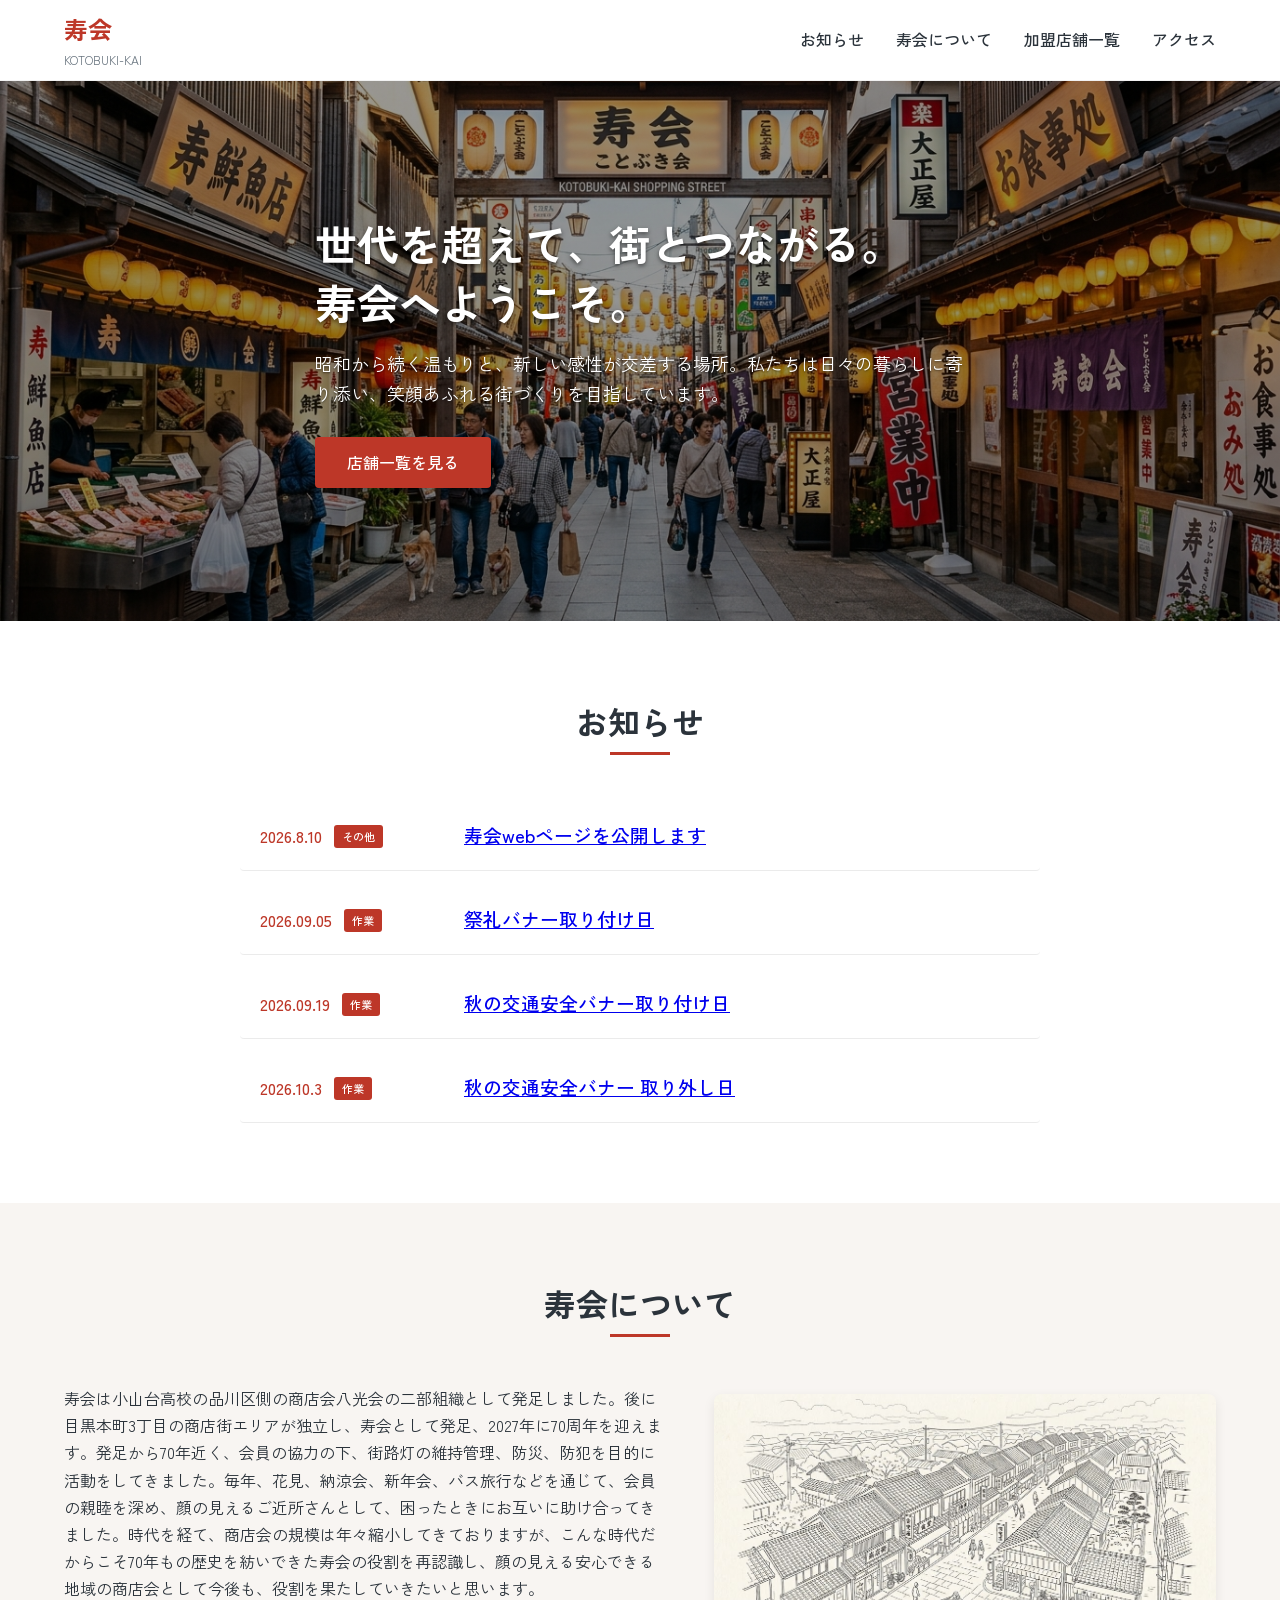
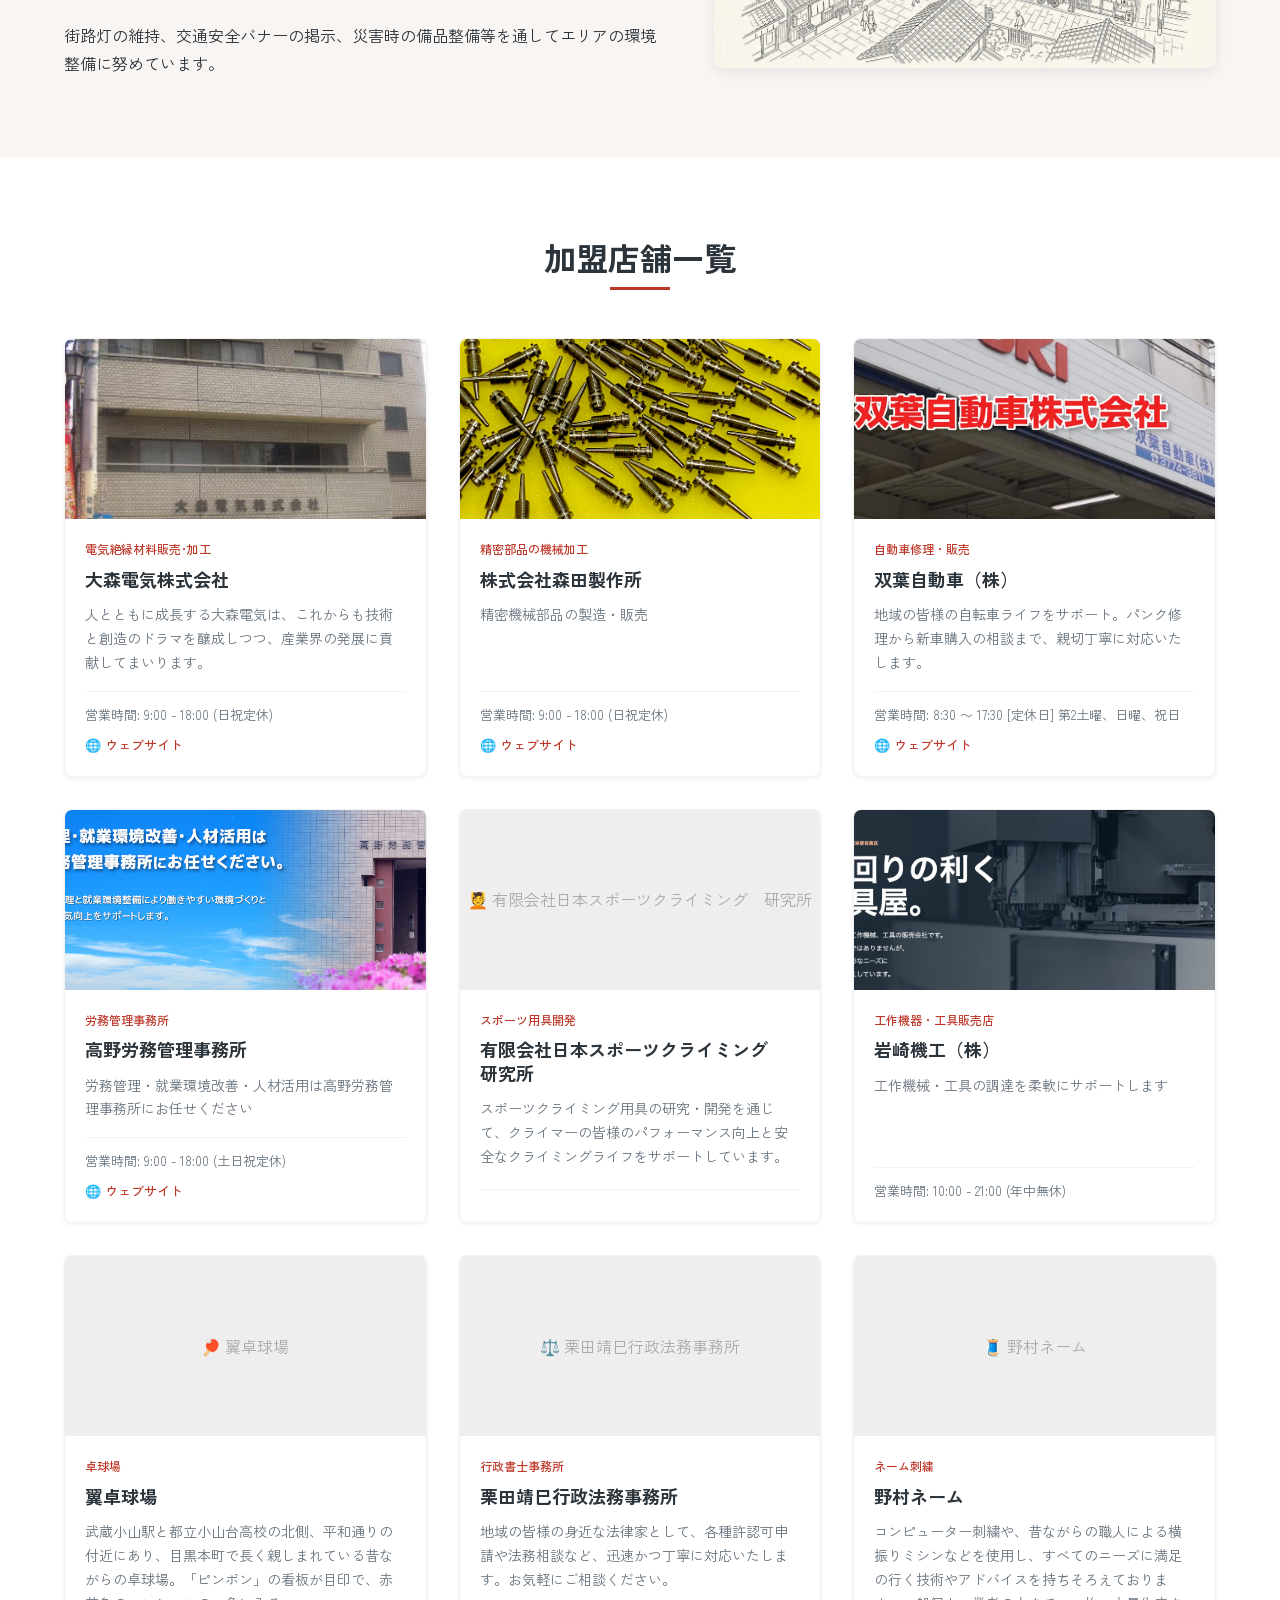
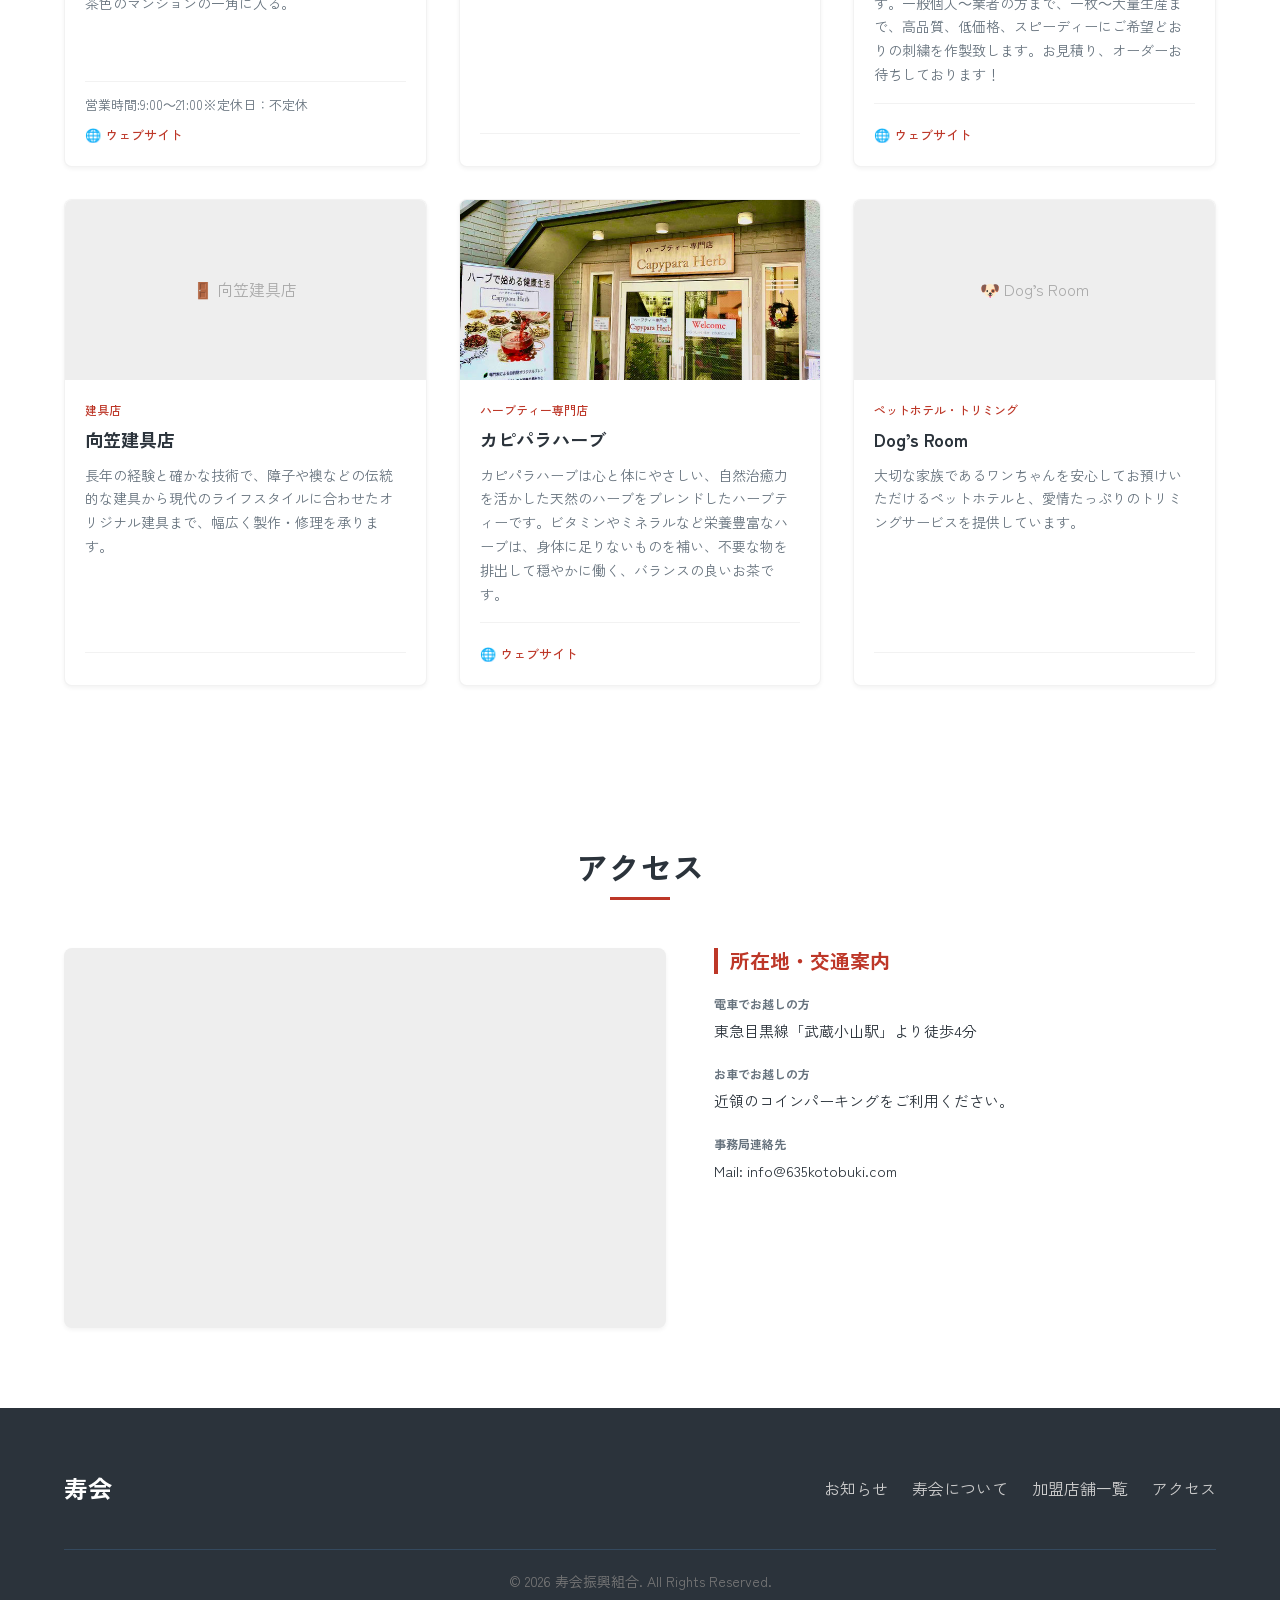
==== commit 5142658a: "Update contents and images" ====
--- a/index.html
+++ b/index.html
@@ -68,11 +68,11 @@
         </div>
         <div class="about-content">
           <div class="about-text">
-            <p>寿会は小山台高校の品川区側の商店会八光会のニ部組織として発足しました。後に目黒本町3丁目の商店街エリアが独立し、寿会として発足、2027年に70周年を迎えます。足から70年近く、会員の協力の下、街路灯の維持管理、防災、防犯を目的に活動をしてきました。毎年、花見、納涼会、新年会、バス旅行などを通じて、会員の親睦を深め、顔の見えるご近所さんとして、困ったときにお互いに助け合ってきました。時代を経て、商店会の規模は年々縮小してきておりますが、こんな時代だからこそ70年もの歴史を紡いできた寿会の役割を再認識し、顔の見える安心できる地域の商店会として今後も、役割を果たしていきたいと思います。</p>
+            <p>寿会は小山台高校の品川区側の商店会八光会の二部組織として発足しました。後に目黒本町3丁目の商店街エリアが独立し、寿会として発足、2027年に70周年を迎えます。発足から70年近く、会員の協力の下、街路灯の維持管理、防災、防犯を目的に活動をしてきました。毎年、花見、納涼会、新年会、バス旅行などを通じて、会員の親睦を深め、顔の見えるご近所さんとして、困ったときにお互いに助け合ってきました。時代を経て、商店会の規模は年々縮小してきておりますが、こんな時代だからこそ70年もの歴史を紡いできた寿会の役割を再認識し、顔の見える安心できる地域の商店会として今後も、役割を果たしていきたいと思います。</p>
             <p>街路灯の維持、交通安全バナーの掲示、災害時の備品整備等を通してエリアの環境整備に努めています。</p>
           </div>
           <div class="about-image">
-            <img src="assets/images/about_history.jpg" alt="寿会夏祭りの様子">
+            <img src="assets/images/about_history.jpg" alt="古い商店街のイメージ">
           </div>
         </div>
       </div>
